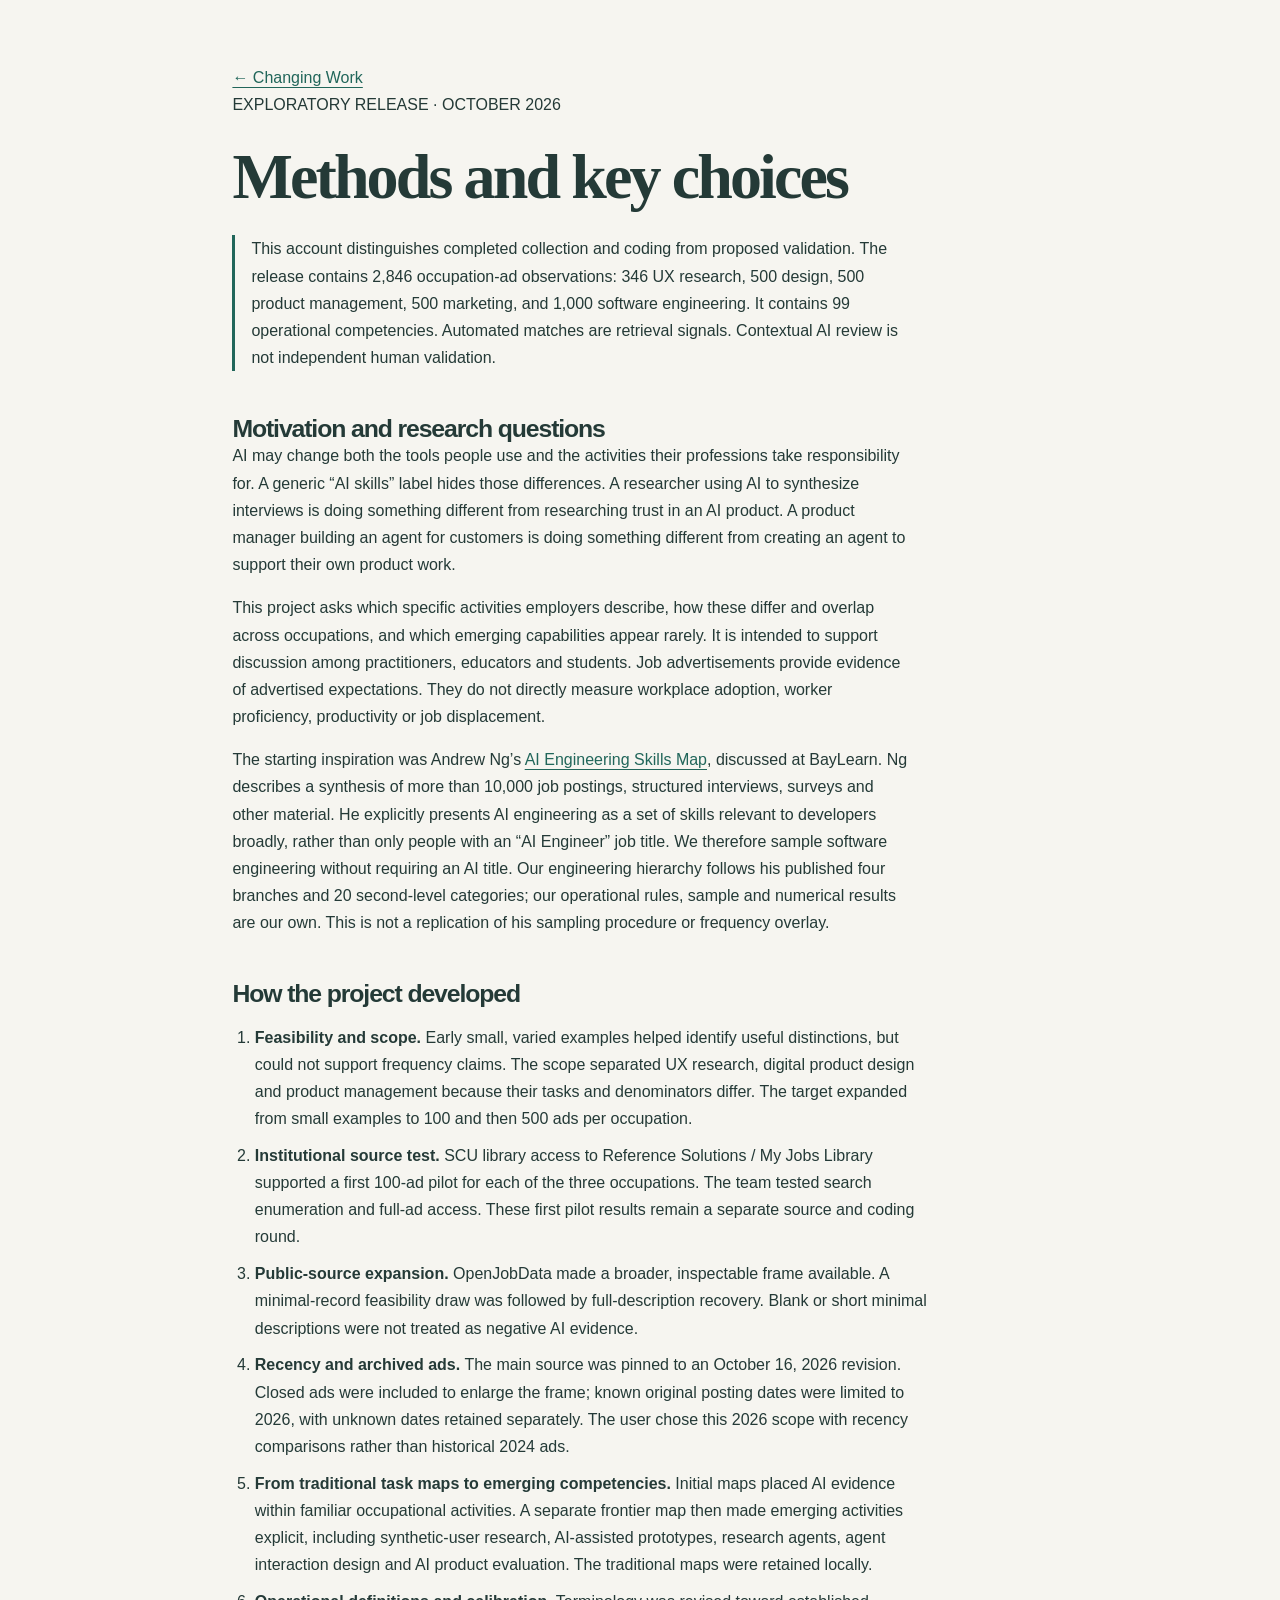
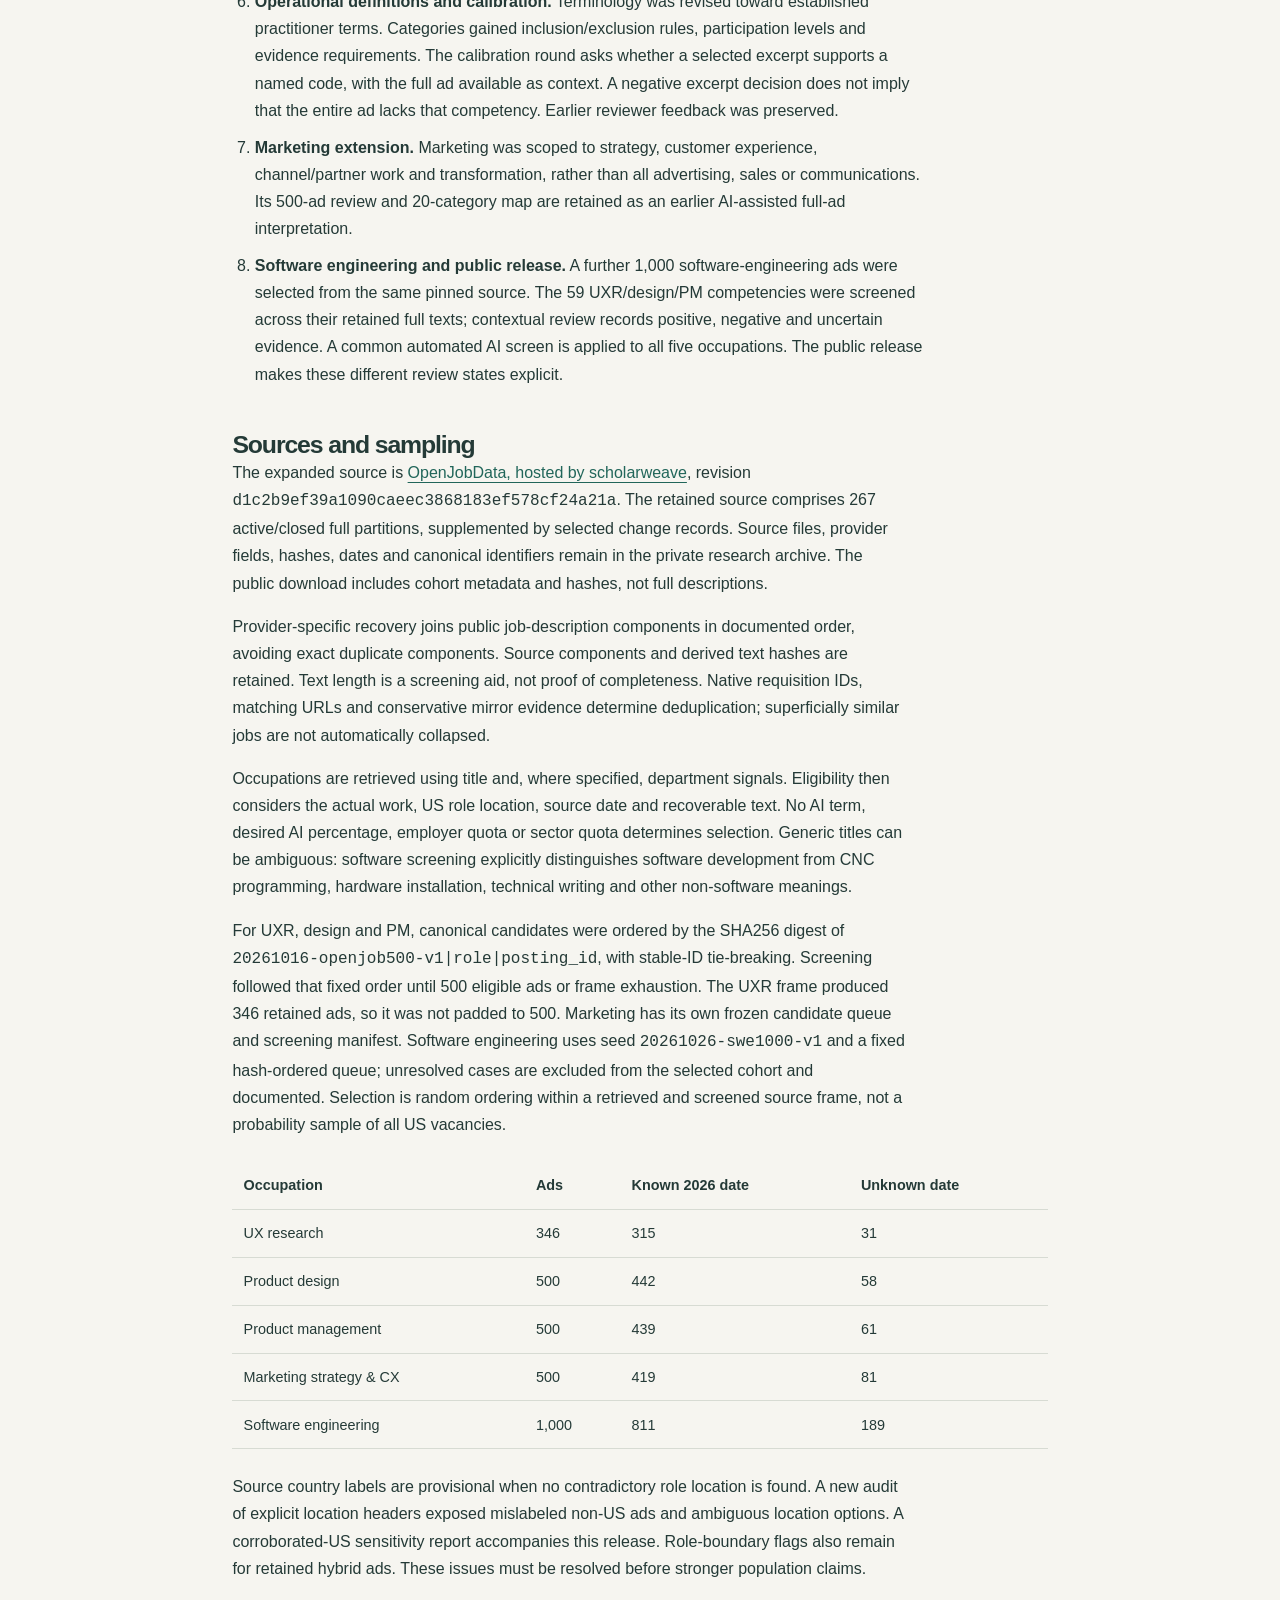
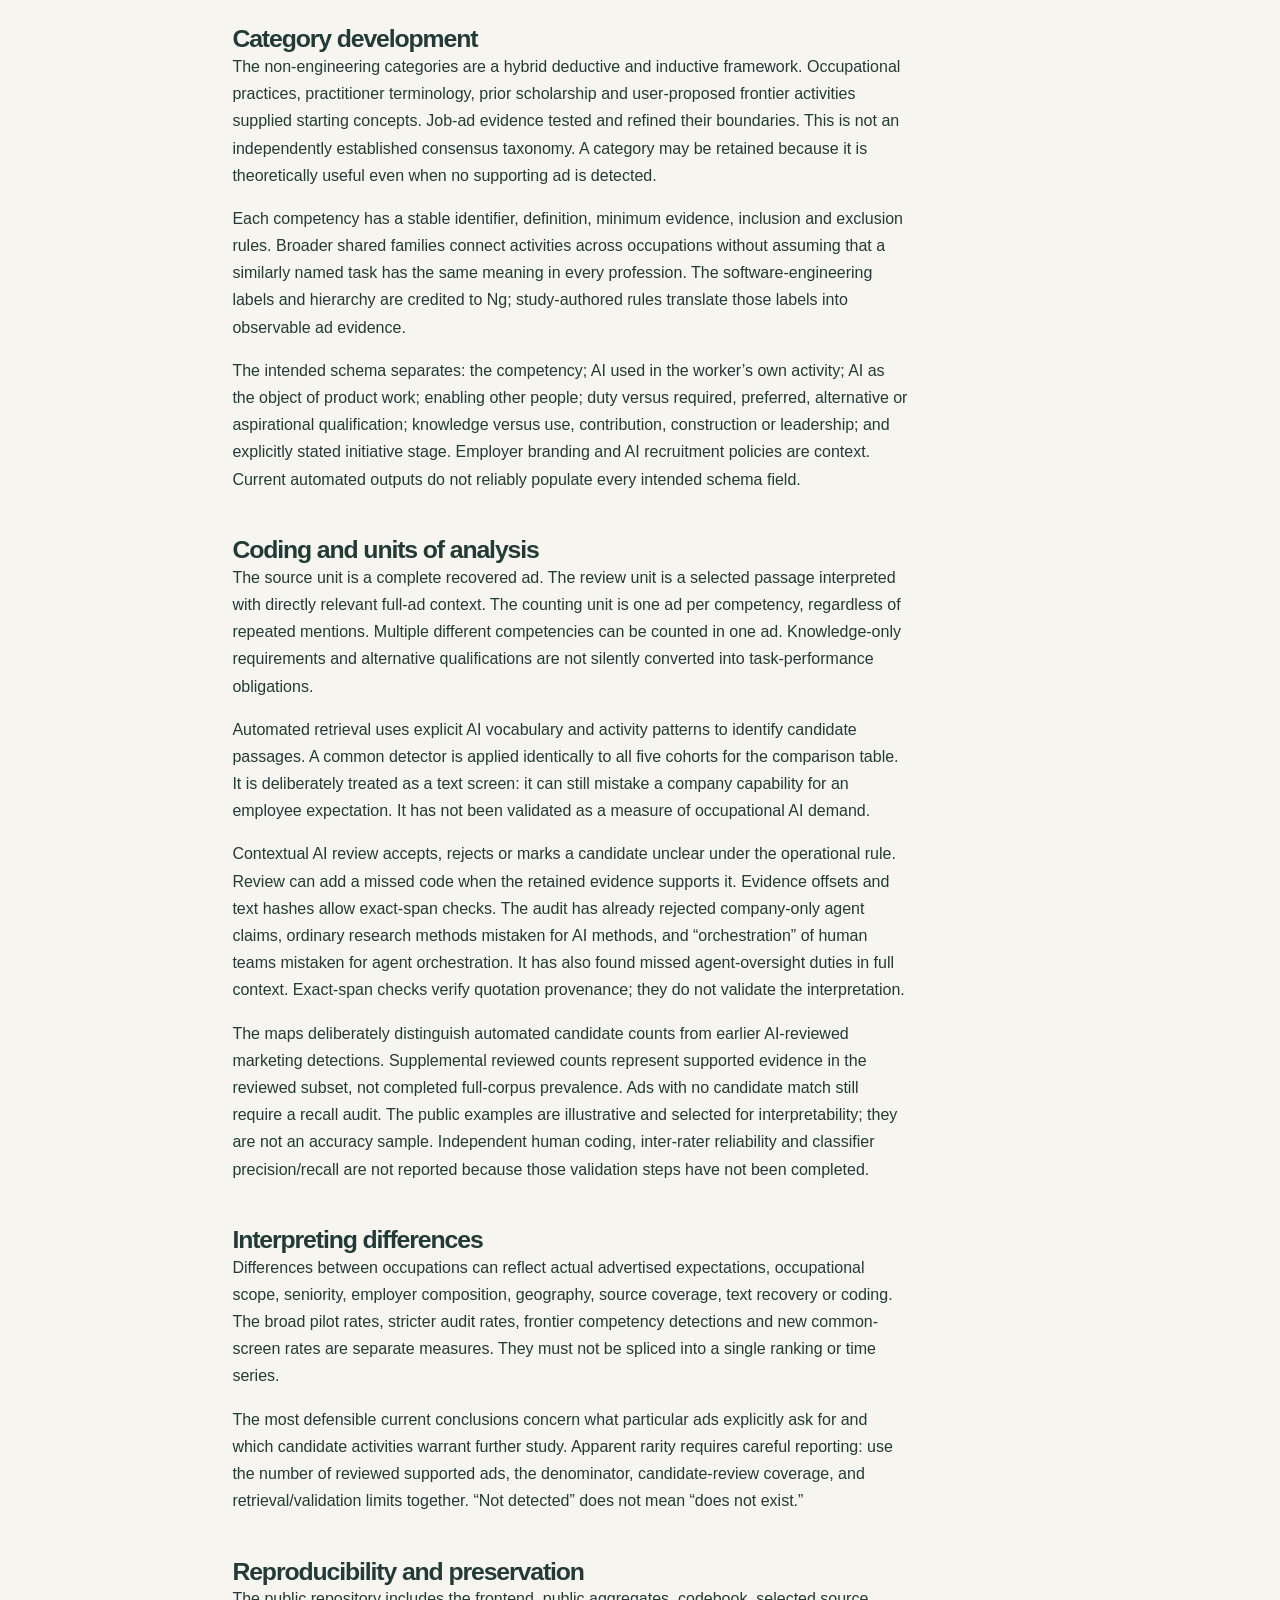
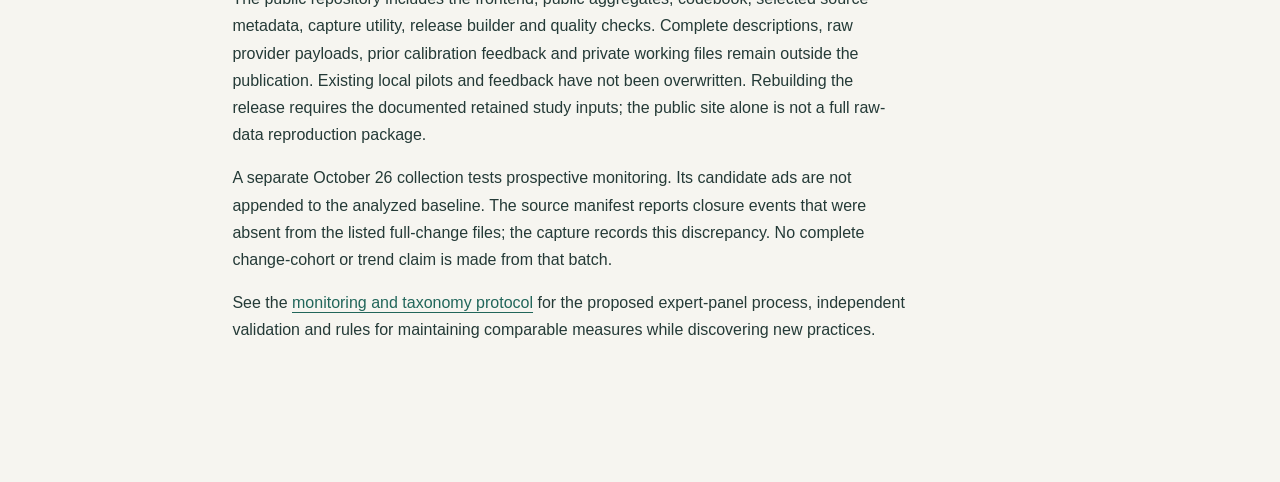
==== downloads/methods.html @ 45c04ede "Publish exploratory five-occupation AI skills dashboard" ====
<!doctype html><html lang="en"><meta charset="utf-8"><meta name="viewport" content="width=device-width, initial-scale=1"><title>Methods and key choices · Changing Work</title><link rel="stylesheet" href="../styles.css"><style>main.document{max-width:860px;margin:4rem auto;padding:0 1.4rem 5rem;line-height:1.7}h1{font-family:Georgia,serif;font-size:clamp(2.4rem,6vw,4rem);line-height:1.08;margin:1.5rem 0}h2{font-size:1.55rem;margin-top:2.7rem}h3{margin-top:1.8rem}p,li{max-width:76ch}table{border-collapse:collapse;width:100%;margin:1.5rem 0;font-size:.9rem}th,td{border-bottom:1px solid #d7dbd3;padding:.7rem;text-align:left}code{overflow-wrap:anywhere}a{color:#21665a}.note{border-left:3px solid #21665a;padding-left:1rem}.document ol,.document ul{padding-left:1.4rem}.document li{margin:.6rem 0}</style><main class="document"><a href="../">← Changing Work</a><p>EXPLORATORY RELEASE · OCTOBER 2026</p><h1>Methods and key choices</h1>
<p class="note">This account distinguishes completed collection and coding from proposed validation. The release contains 2,846 occupation-ad observations: 346 UX research, 500 design, 500 product management, 500 marketing, and 1,000 software engineering. It contains 99 operational competencies. Automated matches are retrieval signals. Contextual AI review is not independent human validation.</p>
<h2>Motivation and research questions</h2>
<p>AI may change both the tools people use and the activities their professions take responsibility for. A generic “AI skills” label hides those differences. A researcher using AI to synthesize interviews is doing something different from researching trust in an AI product. A product manager building an agent for customers is doing something different from creating an agent to support their own product work.</p>
<p>This project asks which specific activities employers describe, how these differ and overlap across occupations, and which emerging capabilities appear rarely. It is intended to support discussion among practitioners, educators and students. Job advertisements provide evidence of advertised expectations. They do not directly measure workplace adoption, worker proficiency, productivity or job displacement.</p>
<p>The starting inspiration was Andrew Ng’s <a href="https://www.linkedin.com/pulse/ai-engineering-skills-map-andrew-ng-m479c/">AI Engineering Skills Map</a>, discussed at BayLearn. Ng describes a synthesis of more than 10,000 job postings, structured interviews, surveys and other material. He explicitly presents AI engineering as a set of skills relevant to developers broadly, rather than only people with an “AI Engineer” job title. We therefore sample software engineering without requiring an AI title. Our engineering hierarchy follows his published four branches and 20 second-level categories; our operational rules, sample and numerical results are our own. This is not a replication of his sampling procedure or frequency overlay.</p>
<h2>How the project developed</h2>
<ol>
<li><strong>Feasibility and scope.</strong> Early small, varied examples helped identify useful distinctions, but could not support frequency claims. The scope separated UX research, digital product design and product management because their tasks and denominators differ. The target expanded from small examples to 100 and then 500 ads per occupation.</li>
<li><strong>Institutional source test.</strong> SCU library access to Reference Solutions / My Jobs Library supported a first 100-ad pilot for each of the three occupations. The team tested search enumeration and full-ad access. These first pilot results remain a separate source and coding round.</li>
<li><strong>Public-source expansion.</strong> OpenJobData made a broader, inspectable frame available. A minimal-record feasibility draw was followed by full-description recovery. Blank or short minimal descriptions were not treated as negative AI evidence.</li>
<li><strong>Recency and archived ads.</strong> The main source was pinned to an October 16, 2026 revision. Closed ads were included to enlarge the frame; known original posting dates were limited to 2026, with unknown dates retained separately. The user chose this 2026 scope with recency comparisons rather than historical 2024 ads.</li>
<li><strong>From traditional task maps to emerging competencies.</strong> Initial maps placed AI evidence within familiar occupational activities. A separate frontier map then made emerging activities explicit, including synthetic-user research, AI-assisted prototypes, research agents, agent interaction design and AI product evaluation. The traditional maps were retained locally.</li>
<li><strong>Operational definitions and calibration.</strong> Terminology was revised toward established practitioner terms. Categories gained inclusion/exclusion rules, participation levels and evidence requirements. The calibration round asks whether a selected excerpt supports a named code, with the full ad available as context. A negative excerpt decision does not imply that the entire ad lacks that competency. Earlier reviewer feedback was preserved.</li>
<li><strong>Marketing extension.</strong> Marketing was scoped to strategy, customer experience, channel/partner work and transformation, rather than all advertising, sales or communications. Its 500-ad review and 20-category map are retained as an earlier AI-assisted full-ad interpretation.</li>
<li><strong>Software engineering and public release.</strong> A further 1,000 software-engineering ads were selected from the same pinned source. The 59 UXR/design/PM competencies were screened across their retained full texts; contextual review records positive, negative and uncertain evidence. A common automated AI screen is applied to all five occupations. The public release makes these different review states explicit.</li>
</ol>
<h2>Sources and sampling</h2>
<p>The expanded source is <a href="https://huggingface.co/datasets/scholarweave/Jobs-Dataset-v2">OpenJobData, hosted by scholarweave</a>, revision <code>d1c2b9ef39a1090caeec3868183ef578cf24a21a</code>. The retained source comprises 267 active/closed full partitions, supplemented by selected change records. Source files, provider fields, hashes, dates and canonical identifiers remain in the private research archive. The public download includes cohort metadata and hashes, not full descriptions.</p>
<p>Provider-specific recovery joins public job-description components in documented order, avoiding exact duplicate components. Source components and derived text hashes are retained. Text length is a screening aid, not proof of completeness. Native requisition IDs, matching URLs and conservative mirror evidence determine deduplication; superficially similar jobs are not automatically collapsed.</p>
<p>Occupations are retrieved using title and, where specified, department signals. Eligibility then considers the actual work, US role location, source date and recoverable text. No AI term, desired AI percentage, employer quota or sector quota determines selection. Generic titles can be ambiguous: software screening explicitly distinguishes software development from CNC programming, hardware installation, technical writing and other non-software meanings.</p>
<p>For UXR, design and PM, canonical candidates were ordered by the SHA256 digest of <code>20261016-openjob500-v1|role|posting_id</code>, with stable-ID tie-breaking. Screening followed that fixed order until 500 eligible ads or frame exhaustion. The UXR frame produced 346 retained ads, so it was not padded to 500. Marketing has its own frozen candidate queue and screening manifest. Software engineering uses seed <code>20261026-swe1000-v1</code> and a fixed hash-ordered queue; unresolved cases are excluded from the selected cohort and documented. Selection is random ordering within a retrieved and screened source frame, not a probability sample of all US vacancies.</p>
<table><thead><tr><th>Occupation</th><th>Ads</th><th>Known 2026 date</th><th>Unknown date</th></tr></thead><tbody><tr><td>UX research</td><td>346</td><td>315</td><td>31</td></tr><tr><td>Product design</td><td>500</td><td>442</td><td>58</td></tr><tr><td>Product management</td><td>500</td><td>439</td><td>61</td></tr><tr><td>Marketing strategy &amp; CX</td><td>500</td><td>419</td><td>81</td></tr><tr><td>Software engineering</td><td>1,000</td><td id="swe-known">811</td><td id="swe-unknown">189</td></tr></tbody></table>
<p>Source country labels are provisional when no contradictory role location is found. A new audit of explicit location headers exposed mislabeled non-US ads and ambiguous location options. A corroborated-US sensitivity report accompanies this release. Role-boundary flags also remain for retained hybrid ads. These issues must be resolved before stronger population claims.</p>
<h2>Category development</h2>
<p>The non-engineering categories are a hybrid deductive and inductive framework. Occupational practices, practitioner terminology, prior scholarship and user-proposed frontier activities supplied starting concepts. Job-ad evidence tested and refined their boundaries. This is not an independently established consensus taxonomy. A category may be retained because it is theoretically useful even when no supporting ad is detected.</p>
<p>Each competency has a stable identifier, definition, minimum evidence, inclusion and exclusion rules. Broader shared families connect activities across occupations without assuming that a similarly named task has the same meaning in every profession. The software-engineering labels and hierarchy are credited to Ng; study-authored rules translate those labels into observable ad evidence.</p>
<p>The intended schema separates: the competency; AI used in the worker’s own activity; AI as the object of product work; enabling other people; duty versus required, preferred, alternative or aspirational qualification; knowledge versus use, contribution, construction or leadership; and explicitly stated initiative stage. Employer branding and AI recruitment policies are context. Current automated outputs do not reliably populate every intended schema field.</p>
<h2>Coding and units of analysis</h2>
<p>The source unit is a complete recovered ad. The review unit is a selected passage interpreted with directly relevant full-ad context. The counting unit is one ad per competency, regardless of repeated mentions. Multiple different competencies can be counted in one ad. Knowledge-only requirements and alternative qualifications are not silently converted into task-performance obligations.</p>
<p>Automated retrieval uses explicit AI vocabulary and activity patterns to identify candidate passages. A common detector is applied identically to all five cohorts for the comparison table. It is deliberately treated as a text screen: it can still mistake a company capability for an employee expectation. It has not been validated as a measure of occupational AI demand.</p>
<p>Contextual AI review accepts, rejects or marks a candidate unclear under the operational rule. Review can add a missed code when the retained evidence supports it. Evidence offsets and text hashes allow exact-span checks. The audit has already rejected company-only agent claims, ordinary research methods mistaken for AI methods, and “orchestration” of human teams mistaken for agent orchestration. It has also found missed agent-oversight duties in full context. Exact-span checks verify quotation provenance; they do not validate the interpretation.</p>
<p>The maps deliberately distinguish automated candidate counts from earlier AI-reviewed marketing detections. Supplemental reviewed counts represent supported evidence in the reviewed subset, not completed full-corpus prevalence. Ads with no candidate match still require a recall audit. The public examples are illustrative and selected for interpretability; they are not an accuracy sample. Independent human coding, inter-rater reliability and classifier precision/recall are not reported because those validation steps have not been completed.</p>
<h2>Interpreting differences</h2>
<p>Differences between occupations can reflect actual advertised expectations, occupational scope, seniority, employer composition, geography, source coverage, text recovery or coding. The broad pilot rates, stricter audit rates, frontier competency detections and new common-screen rates are separate measures. They must not be spliced into a single ranking or time series.</p>
<p>The most defensible current conclusions concern what particular ads explicitly ask for and which candidate activities warrant further study. Apparent rarity requires careful reporting: use the number of reviewed supported ads, the denominator, candidate-review coverage, and retrieval/validation limits together. “Not detected” does not mean “does not exist.”</p>
<h2>Reproducibility and preservation</h2>
<p>The public repository includes the frontend, public aggregates, codebook, selected source metadata, capture utility, release builder and quality checks. Complete descriptions, raw provider payloads, prior calibration feedback and private working files remain outside the publication. Existing local pilots and feedback have not been overwritten. Rebuilding the release requires the documented retained study inputs; the public site alone is not a full raw-data reproduction package.</p>
<p>A separate October 26 collection tests prospective monitoring. Its candidate ads are not appended to the analyzed baseline. The source manifest reports closure events that were absent from the listed full-change files; the capture records this discrepancy. No complete change-cohort or trend claim is made from that batch.</p>
<p>See the <a href="monitoring-protocol.html">monitoring and taxonomy protocol</a> for the proposed expert-panel process, independent validation and rules for maintaining comparable measures while discovering new practices.</p>
</main></html>
---- styles.css ----
:root{--paper:#f6f5f0;--white:#fffefa;--ink:#243a37;--muted:#65716a;--line:#d8ddd3;--accent:#21665a;--pale:#e9efe6;--gold:#966129;--gold-bg:#f6eddf;--role:#21665a;--role-light:#e6efea;--serif:Georgia,'Times New Roman',serif;--sans:Inter,'Aptos','Helvetica Neue',Arial,sans-serif;font-family:var(--sans);color:var(--ink);font-synthesis:none;background:var(--paper);scroll-behavior:smooth;scroll-padding-top:30px}*{box-sizing:border-box}body{margin:0;font-size:16px;line-height:1.55}button,input,select,textarea{font:inherit;color:inherit}button,a,input,select,textarea{touch-action:manipulation}button{cursor:pointer}button:disabled{opacity:.4;cursor:default}a{color:inherit;text-underline-offset:4px}a:hover{text-decoration-thickness:2px}button:focus-visible,a:focus-visible,input:focus-visible,select:focus-visible,textarea:focus-visible,summary:focus-visible{outline:3px solid #b66e2a;outline-offset:4px}button,select{border-radius:0}img,svg{max-width:100%}p,h1,h2,h3,h4{margin-top:0}p:last-child{margin-bottom:0}h1,h2,h3,h4{font-weight:600}h1,h2{letter-spacing:-.045em;line-height:1.12}h2 em,h1 em{font-family:var(--serif);font-weight:400}h2{font-size:clamp(28px,3.3vw,43px);margin-bottom:0}h3{font-size:19px;line-height:1.3}button{background:transparent;border:0}.wrap{width:min(1352px,calc(100% - 96px));margin-inline:auto}.eyebrow{font-size:11px;letter-spacing:.15em;text-transform:uppercase;font-weight:700;line-height:1.6;margin-bottom:18px}.sr-only{position:absolute;width:1px;height:1px;padding:0;margin:-1px;overflow:hidden;clip:rect(0,0,0,0);white-space:nowrap;border:0}[hidden]{display:none!important}.skip-link{position:absolute;top:-70px;left:16px;padding:12px 18px;background:var(--ink);color:white;z-index:50}.skip-link:focus{top:10px}.site-header{height:100px;width:min(1448px,calc(100% - 96px));margin:auto;display:flex;align-items:center;justify-content:space-between;border-bottom:1px solid var(--line);gap:24px}.wordmark{display:flex;align-items:center;gap:12px;text-decoration:none;font-weight:800;font-size:12px;letter-spacing:.11em;line-height:1.25}.wordmark svg{width:30px;height:35px;fill:none;stroke:var(--ink);stroke-width:1.7}.site-header nav{display:flex;gap:34px;margin-left:auto;margin-right:40px}.site-header nav a{font-size:13px;text-decoration:none}.release-marker{font-size:11px;color:var(--muted);display:flex;align-items:center;gap:9px;white-space:nowrap}.release-marker span{width:6px;height:6px;background:#3d7c65;border-radius:50%}.intro{display:grid;grid-template-columns:1fr 260px;gap:100px;padding-block:68px 66px;align-items:center}.intro h1{font-size:clamp(40px,4.65vw,65px);font-weight:500;margin-bottom:24px;max-width:940px}.intro-description{font-size:17px;line-height:1.65;color:#52635b;max-width:650px}.intro-actions{display:flex;align-items:center;gap:28px;margin-top:30px;font-size:13px}.primary-link{display:inline-flex;gap:28px;align-items:center;padding:12px 17px;background:var(--ink);color:var(--white);text-decoration:none}.primary-link:hover{background:#31544c}.primary-link span{font-size:20px;line-height:1}.text-link{text-decoration:none;border-bottom:1px solid #a9b8ab;padding:6px 0}.text-link span{margin-left:12px}.study-ledger{padding-left:30px;border-left:1px solid var(--line)}.study-ledger .eyebrow{color:var(--muted);letter-spacing:.1em;margin-bottom:16px}.ledger-total{display:flex;gap:16px;align-items:center;margin-bottom:20px}.ledger-total>span:first-child{font-size:48px;letter-spacing:-.06em;line-height:1}.ledger-total>span:last-child{font-size:11px;color:var(--muted);line-height:1.5}.ledger-line{padding:9px 0;display:flex;justify-content:space-between;gap:12px;border-top:1px solid var(--line);font-size:11px}.ledger-line strong{font-weight:600}.ledger-foot{font-size:11px;line-height:1.6;color:var(--muted);margin-top:16px}.scope-band{background:#e9eee6;border-block:1px solid #dce3d7}.scope-band>.wrap{display:flex;align-items:center;gap:22px;padding-block:16px}.scope-label{font-size:10px;text-transform:uppercase;letter-spacing:.1em;white-space:nowrap;font-weight:700}.scope-band p{font-size:12px;color:#4b5d51;margin:0}.scope-band a{margin-left:auto;text-decoration:none;font-size:20px}.explore-section{padding-top:66px;padding-bottom:72px}.section-head{display:flex;align-items:flex-end;justify-content:space-between;gap:40px;margin-bottom:34px}.section-head .eyebrow{color:var(--muted);margin-bottom:14px}.section-deck{font-size:14px;color:var(--muted);max-width:380px;line-height:1.7;margin:0}.view-switch{display:flex;border:1px solid #bfcabd;padding:3px;white-space:nowrap;margin-bottom:4px}.view-switch button{font-size:12px;padding:9px 14px}.view-switch button.selected{background:var(--ink);color:var(--white)}.role-tabs{display:grid;grid-template-columns:repeat(5,1fr);border-block:1px solid var(--line);gap:0}.role-tab{display:flex;text-align:left;align-items:center;gap:12px;padding:18px 14px 17px 0;font-size:13px;position:relative;color:var(--muted)}.role-tab+.role-tab{padding-left:16px;border-left:1px solid var(--line)}.role-tab .role-dot{width:7px;height:7px;flex:none;border-radius:50%;background:var(--tab-color)}.role-tab[aria-pressed=true]{font-weight:650;color:var(--ink)}.role-tab[aria-pressed=true]:after{content:'';position:absolute;height:3px;bottom:-1px;left:0;right:0;background:var(--tab-color)}.role-tab .tab-n{display:block;font-size:10px;font-weight:400;margin-top:2px;color:var(--muted)}.role-intro{display:flex;justify-content:space-between;gap:50px;padding:32px 0 26px;align-items:flex-start}.role-index{font-size:10px;letter-spacing:.14em;text-transform:uppercase;color:var(--role);font-weight:700;margin-bottom:8px}.role-heading h3{font-size:26px;font-weight:500;letter-spacing:-.025em;margin:0 0 10px}.role-heading>p:last-child{font-size:13px;color:var(--muted);max-width:740px;margin-bottom:0;line-height:1.7}.role-facts{display:flex;gap:28px;flex:none;padding-top:6px}.role-facts>div{min-width:78px}.role-facts strong{display:block;font-size:28px;font-weight:500;line-height:1.2;letter-spacing:-.03em}.role-facts span{display:block;font-size:10px;color:var(--muted);margin-top:6px}.map-tools{display:flex;gap:20px;align-items:center;background:var(--white);border:1px solid var(--line);padding:10px 14px}.search-wrap{display:flex;align-items:center;gap:12px;flex:1}.search-wrap svg{width:17px;height:17px;stroke:var(--muted);stroke-width:1.5;fill:none;flex:none}.search-wrap input{width:100%;border:0;background:transparent;font-size:12px;padding:4px 0}.search-wrap input:focus-visible{outline-offset:6px}.filter-wrap{font-size:11px;color:var(--muted);display:flex;align-items:center;gap:7px}.filter-wrap select{border:0;background:transparent;font-size:11px;color:var(--ink);padding:4px 20px 4px 0;max-width:180px}.map-help{font-size:10px;color:var(--muted);border-left:1px solid var(--line);padding-left:20px;white-space:nowrap}.map-help span{margin-left:8px}.map-caption{display:flex;gap:20px;justify-content:space-between;margin:14px 0 25px;align-items:flex-start}.map-caption p{font-size:11px;color:var(--muted);max-width:900px;margin:0}.map-scale{font-size:10px;color:var(--muted);white-space:nowrap;padding-top:1px}.map-grid{display:grid;grid-template-columns:repeat(3,minmax(0,1fr));gap:34px 24px;align-items:start}.map-grid.four-branches{grid-template-columns:repeat(4,minmax(0,1fr))}.branch-head{display:flex;gap:10px;margin-bottom:12px;align-items:baseline;padding-bottom:13px;border-bottom:2px solid var(--role)}.branch-number{font-size:10px;font-weight:600;color:var(--role);letter-spacing:.04em}.branch-head h4{font-size:15px;line-height:1.4;font-weight:600;margin:0}.branch-description{font-size:11px;color:var(--muted);margin:-2px 0 15px;line-height:1.6}.skill-list{display:grid;gap:8px}.skill-node{text-align:left;width:100%;padding:14px 14px 12px;border:1px solid #d8ded4;background:var(--white);position:relative;transition:border-color .15s,background-color .15s,transform .15s}.skill-node:hover{border-color:var(--role);background:#fff;transform:translateY(-1px)}.skill-node:focus-visible{outline-offset:2px}.skill-topline{display:flex;align-items:center;justify-content:space-between;gap:10px;font-size:9px;letter-spacing:.04em;color:var(--muted);margin-bottom:8px}.skill-open{font-size:13px;line-height:1;color:var(--role)}.skill-title{display:block;font-size:13px;line-height:1.5;font-weight:500;min-height:2.8em}.skill-bottom{display:flex;justify-content:space-between;align-items:baseline;gap:10px;margin-top:13px}.skill-rate{font-size:22px;font-weight:500;line-height:1.1;letter-spacing:-.03em;color:var(--role)}.skill-denom{font-size:10px;color:var(--muted);letter-spacing:0}.skill-state{font-size:9px;line-height:1.3;color:var(--muted);text-align:right}.skill-bar{height:3px;background:#edf0e9;margin-top:10px;overflow:hidden}.skill-bar>span{display:block;height:100%;background:var(--role);min-width:0}.skill-node.candidate .skill-bar>span{background:repeating-linear-gradient(90deg,var(--role),var(--role) 3px,transparent 3px,transparent 5px)}.skill-node.not-assessed{background:#f3f3ee;border-style:dashed}.skill-node.not-assessed .skill-title{color:#59645d}.skill-node.not-assessed .skill-rate{font-size:16px;color:#7b837b;letter-spacing:0}.skill-node.not-assessed .skill-bar{display:none}.skill-node.zero .skill-rate{color:#757e74}.no-results{padding:38px;text-align:center;color:var(--muted);border:1px dashed var(--line);font-size:14px}.role-method-note{font-size:11px;color:var(--muted);line-height:1.7;border-top:1px solid var(--line);padding-top:18px;margin-top:30px}.load-state{padding:45px;color:var(--muted);background:#eeefe8}.load-state.error{border-left:3px solid #a55c37}.compare-intro{max-width:700px;margin:32px 0 22px}.compare-intro h3{font-size:25px;letter-spacing:-.025em;font-weight:500}.compare-intro p,.compare-foot{font-size:13px;color:var(--muted);line-height:1.7}.measurement-note{font-size:12px;background:var(--gold-bg);border-left:2px solid #bc8d4f;padding:14px 18px;margin-bottom:25px;color:#715634}.comparison-table-wrap{overflow-x:auto}.comparison-table{border-collapse:collapse;width:100%;min-width:740px;font-size:12px;text-align:left}.comparison-table th{font-weight:500;font-size:12px;padding:15px 16px;border-bottom:1px solid var(--line);vertical-align:bottom}.comparison-table thead th{font-size:11px;color:var(--muted);width:16%}.comparison-table th:first-child{padding-left:0;width:20%;min-width:160px}.comparison-table td{padding:18px 16px;vertical-align:top;border-bottom:1px solid var(--line)}.comparison-table .compare-value{font-size:25px;font-weight:500;letter-spacing:-.04em;display:block;line-height:1.2}.comparison-table .compare-n{color:var(--muted);font-size:10px;margin-top:5px;display:block}.comparison-table .compare-status{font-size:9px;display:block;margin-top:7px;color:#8a6839}.comparison-bar{height:4px;background:#e7ece3;margin:10px 0 0;max-width:120px}.comparison-bar>span{display:block;height:100%;background:var(--cell-color)}.comparison-table .candidate .comparison-bar>span{background:repeating-linear-gradient(90deg,var(--cell-color),var(--cell-color) 3px,transparent 3px,transparent 5px)}.comparison-table .metric-note{display:block;font-size:10px;color:var(--muted);font-weight:400;margin-top:7px;line-height:1.5}.compare-foot{margin-top:20px}.reading-guide{display:grid;grid-template-columns:1fr 1fr;gap:90px;padding-block:55px 65px;border-top:1px solid var(--line)}.reading-guide h2{font-size:36px}.reading-guide .eyebrow{color:var(--muted)}.guide-items{display:grid;gap:24px}.guide-items>div{display:flex;gap:22px}.guide-number{font-size:11px;color:var(--muted);padding-top:4px}.guide-items h3{font-size:15px;margin-bottom:7px}.guide-items p{font-size:12px;line-height:1.7;color:var(--muted)}.methods-section{background:var(--ink);color:#f2f3eb;padding:65px 0 60px}.methods-section .eyebrow,.methods-section .section-deck{color:#b6c7b7}.methods-summary{max-width:920px;font-size:15px;color:#d1dbcf;line-height:1.8;margin-bottom:32px}.method-steps{display:grid;grid-template-columns:repeat(4,1fr);gap:24px;list-style:none;margin:0;padding:0;counter-reset:method}.method-steps li{counter-increment:method;border-top:1px solid #61766a;padding-top:16px}.method-steps li:before{content:'0' counter(method);font-size:11px;display:block;color:#b6c7b7;margin-bottom:18px}.method-steps h3{font-size:17px;margin-bottom:10px}.method-steps p{font-size:12px;color:#c2d1c1;line-height:1.8}.method-bottom{display:grid;grid-template-columns:1fr 1fr;gap:75px;border-top:1px solid #61766a;padding-top:28px;margin-top:36px}.method-bottom h3{font-size:15px}.method-bottom p,.method-bottom li{font-size:12px;color:#c2d1c1;line-height:1.8}.method-bottom ul{padding-left:16px;margin:0}.method-bottom li+li{margin-top:5px}.inline-links{display:flex;gap:25px;flex-wrap:wrap;font-size:12px;margin-top:25px;color:#d1dfcf}.monitoring-section{padding-block:65px}.outline-tag{border:1px solid #b7c4b5;padding:5px 9px;font-size:10px;white-space:nowrap}.monitor-layout{display:grid;grid-template-columns:1.25fr 1fr;gap:90px}.monitor-summary{font-size:14px;line-height:1.8;color:var(--muted);max-width:620px}.baseline-mark{display:flex;align-items:center;gap:12px;padding:24px 0}.timeline-dot{border:5px solid #e1eadf;width:20px;height:20px;border-radius:50%;background:var(--accent);flex:none}.baseline-mark strong{font-size:13px;display:block}.baseline-mark div>span{font-size:10px;color:var(--muted);display:block}.future-line{border-top:1px dashed #aebcaf;flex:1;min-width:35px}.future-label{font-size:10px;color:var(--muted);max-width:95px;line-height:1.5}.monitor-principles{border-left:1px solid var(--line);padding-left:30px}.monitor-principles p{font-size:12px;color:var(--muted);line-height:1.7}.monitor-principles strong{color:var(--ink)}#monitoring-detail{font-size:12px;color:var(--muted)}.downloads-section{padding:50px 0 65px;border-top:1px solid var(--line)}.download-list{display:grid;grid-template-columns:1fr 1fr;gap:0 34px}.download-item{padding:19px 0;border-top:1px solid var(--line);display:flex;align-items:flex-start;gap:20px;text-decoration:none}.download-item>span:first-child{flex:1}.download-item strong{font-size:14px;font-weight:500;display:block}.download-item small{font-size:11px;color:var(--muted);line-height:1.6;display:block;margin-top:4px}.download-item .download-arrow{font-size:23px;line-height:1}.download-item:hover strong{text-decoration:underline;text-underline-offset:4px}.source-details{margin-top:28px;border-top:1px solid var(--line);padding-top:20px;font-size:12px}.source-details summary{cursor:pointer;color:var(--muted)}.source-details ul{padding-left:20px;columns:2;column-gap:50px}.source-details li{margin:10px 0;break-inside:avoid}.site-footer{border-top:1px solid var(--line);padding-block:30px 45px;display:flex;justify-content:space-between;gap:30px;font-size:11px;color:var(--muted)}.footer-brand{font-size:12px;letter-spacing:.12em;text-decoration:none;font-weight:700;color:var(--ink)}.site-footer p{margin:8px 0}.site-footer>div:last-child{text-align:right}.site-footer #footer-version{font-size:10px}.site-footer #repository-link{font-size:10px}dialog{border:1px solid #c9d3c4;background:var(--white);color:var(--ink);width:min(720px,calc(100% - 40px));max-height:calc(100dvh - 48px);padding:0;box-shadow:0 20px 90px #142e3540}dialog::backdrop{background:#18392f70;backdrop-filter:blur(3px)}.dialog-top{display:flex;align-items:center;justify-content:space-between;padding:17px 28px;border-bottom:1px solid var(--line);position:sticky;top:0;background:var(--white);z-index:1}.dialog-top .eyebrow{margin:0;font-size:10px;color:var(--muted)}.icon-button{font-size:29px;line-height:1;width:30px;height:30px;padding:0;color:var(--muted)}.dialog-body{padding:30px 35px 25px}.detail-id{font-size:11px;letter-spacing:.1em;color:var(--role);margin-bottom:9px}.dialog-body h2{font-size:33px;line-height:1.2;font-weight:500;max-width:600px}.detail-measure{margin:22px 0;display:flex;gap:20px;align-items:center;background:var(--role-light);padding:15px 18px;border-left:2px solid var(--role)}.detail-measure .big-number{font-size:36px;letter-spacing:-.04em;line-height:1;white-space:nowrap}.detail-measure p{font-size:12px;line-height:1.5;margin:0}.detail-measure small{display:block;font-size:10px;color:var(--muted);margin-top:4px}.detail-definition{font-size:15px;line-height:1.8;margin-top:20px}.facet-list{display:flex;flex-wrap:wrap;gap:7px;margin:16px 0 23px}.facet-list span{font-size:10px;border:1px solid var(--line);padding:4px 8px;color:var(--muted)}.detail-section{border-top:1px solid var(--line);padding-top:20px;margin-top:22px}.detail-section h3{font-size:15px;margin-bottom:10px}.detail-section ul{padding-left:18px;margin:0;font-size:12px;color:var(--muted);line-height:1.8}.detail-section p{font-size:12px;color:var(--muted);line-height:1.7}.evidence-item{margin:18px 0}.evidence-item blockquote{margin:0 0 10px;padding:0 0 0 17px;border-left:2px solid var(--role);font-family:var(--serif);font-size:19px;line-height:1.55;color:var(--ink)}.evidence-item .evidence-meta{font-size:10px;color:var(--muted);line-height:1.6}.evidence-item a{font-size:10px}.evidence-context{font-size:11px;margin-top:8px;color:var(--muted)}.feedback-section{border-top:1px solid var(--line);padding-top:21px;margin-top:25px}.feedback-section summary{font-size:13px;cursor:pointer}.feedback-section p{font-size:11px;color:var(--muted);line-height:1.7;margin-top:12px}.feedback-section label{display:block;font-size:11px;margin:14px 0 6px}.feedback-section select,.feedback-section textarea{width:100%;padding:9px;background:var(--paper);border:1px solid var(--line);font-size:12px}.feedback-section textarea{resize:vertical}.feedback-actions{display:flex;gap:20px;justify-content:space-between;align-items:center;margin-top:12px}.feedback-actions #feedback-state{font-size:10px;color:var(--muted)}.small-button{font-size:11px;padding:8px 10px;border:1px solid #aab9a7}.dialog-footer{display:flex;justify-content:space-between;align-items:center;gap:20px;border-top:1px solid var(--line);padding:17px 28px;background:var(--paper)}.dialog-footer>span{font-size:10px;color:var(--muted)}.dialog-footer>div{display:flex;gap:15px}.dialog-footer button{font-size:11px}.badge{display:inline-block;font-size:9px;letter-spacing:.03em;padding:3px 5px;background:var(--pale);color:var(--accent)}.badge.candidate{background:var(--gold-bg);color:#8a6633}mark{background:#ece4b9;color:inherit}
.origin-section{border-top:1px solid var(--line);padding-block:60px 65px;display:grid;grid-template-columns:1.2fr 1fr;gap:100px}.origin-copy h2{margin-bottom:25px}.origin-copy>p:not(.eyebrow){font-size:14px;line-height:1.8;color:var(--muted)}.origin-copy>p.origin-scope{font-size:11px;line-height:1.8;border-left:2px solid #c5d0bf;padding-left:15px;margin-top:24px}.origin-reference{padding:28px;background:#e9eee4}.origin-reference>.eyebrow{color:var(--muted);font-size:10px;margin-bottom:16px}.origin-title-link{display:flex;justify-content:space-between;gap:20px;text-decoration:none;font-size:30px;line-height:1.15;letter-spacing:-.03em;font-weight:500}.origin-title-link em{font-family:var(--serif);font-weight:400}.origin-title-link>span:last-child{font-size:25px}.origin-branches{margin-top:25px}.origin-branches a{display:flex;gap:12px;align-items:baseline;border-top:1px solid #cad4c4;padding:11px 0;text-decoration:none;font-size:11px;line-height:1.5}.origin-branches a>span:first-child{font-size:9px;color:var(--muted)}.origin-branches a>span:last-child{margin-left:auto;font-size:12px}.origin-branches a:hover{text-decoration:underline;text-underline-offset:4px}.origin-reference>p:last-child{font-size:10px;color:var(--muted);margin-top:14px}
@media(min-width:1600px){.map-grid{grid-template-columns:repeat(4,minmax(0,1fr))}}
@media(max-width:1120px){.wrap,.site-header{width:calc(100% - 56px)}.intro{gap:55px;grid-template-columns:1fr 220px}.intro h1{font-size:49px}.study-ledger{padding-left:23px}.ledger-total>span:first-child{font-size:40px}.site-header nav{margin-right:10px;gap:25px}.map-grid.four-branches{grid-template-columns:repeat(2,minmax(0,1fr))}.role-facts{gap:20px}.map-help{display:none}.reading-guide,.monitor-layout{gap:50px}.role-tab{font-size:12px;gap:8px}.role-tab+.role-tab{padding-left:11px}.role-method-note{font-size:10px}.section-deck{max-width:300px}}
@media(max-width:850px){.intro{padding-block:45px;gap:35px;grid-template-columns:1fr 190px}.intro h1{font-size:41px}.intro-description{font-size:15px}.intro-actions{gap:18px;flex-wrap:wrap}.intro-actions a{font-size:12px}.ledger-total{display:block}.ledger-total>span:last-child{display:block;margin-top:10px}.ledger-total>span:last-child br{display:none}.ledger-total>span:first-child{font-size:42px}.release-marker{display:none}.site-header nav{margin-right:0}.scope-band>.wrap{align-items:flex-start;gap:14px}.scope-label{white-space:normal;min-width:95px;max-width:115px}.scope-band p{font-size:11px}.section-head{gap:24px;align-items:flex-start}.view-switch{margin-top:24px}.view-switch button{padding:8px 10px;font-size:10px}.map-grid{grid-template-columns:repeat(2,minmax(0,1fr))}.role-intro{gap:24px}.role-heading h3{font-size:24px}.role-facts{gap:15px}.role-facts>div{min-width:65px}.role-facts strong{font-size:24px}.role-facts span{font-size:9px;max-width:75px}.role-tabs{display:flex;overflow-x:auto}.role-tab{min-width:145px;flex:1}.reading-guide{gap:40px;grid-template-columns:1fr 1.1fr}.reading-guide h2{font-size:29px}.guide-items>div{gap:14px}.method-steps{grid-template-columns:repeat(2,minmax(0,1fr));gap:28px}.method-bottom{gap:35px}.section-deck{max-width:230px;font-size:12px}.monitor-layout{gap:35px;grid-template-columns:1.1fr 1fr}.monitor-principles{padding-left:22px}.source-details ul{columns:1}}
@media(max-width:600px){.wrap,.site-header{width:calc(100% - 36px)}.site-header{height:78px;gap:15px}.wordmark{font-size:10px;gap:8px}.wordmark svg{width:24px}.site-header nav{gap:16px}.site-header nav a{font-size:11px}.site-header nav a:last-child{display:none}.intro{grid-template-columns:1fr;padding-block:35px 30px;gap:30px}.intro h1{font-size:42px;line-height:1.1}.intro .eyebrow{font-size:10px;margin-bottom:18px}.intro-description{font-size:14px;max-width:420px}.intro-actions{margin-top:22px}.study-ledger{border-left:0;border-top:1px solid var(--line);padding:20px 0 0;display:grid;grid-template-columns:1.2fr 1fr 1fr;gap:10px 18px;align-items:start}.study-ledger>.eyebrow,.ledger-foot{display:none}.ledger-total{display:block;margin:0;grid-row:1/3}.ledger-total>span:first-child{font-size:39px}.ledger-total>span:last-child{font-size:10px;margin-top:5px}.ledger-line{padding:0;border:0;display:block}.ledger-line span{font-size:9px;display:block}.ledger-line strong{font-size:17px;display:block;margin-top:4px}.ledger-line:last-of-type{grid-column:2/4;display:flex;align-items:center;justify-content:flex-start;gap:10px;border-top:1px solid var(--line);padding-top:8px}.ledger-line:last-of-type strong{font-size:10px;margin:0}.scope-band>.wrap{display:block;position:relative;padding-block:14px}.scope-label{max-width:none;display:block;font-size:9px;margin-bottom:5px}.scope-band p{padding-right:20px;line-height:1.6;font-size:10px}.scope-band a{position:absolute;right:0;top:17px;font-size:18px}.explore-section{padding-block:40px 45px}.section-head{display:block;margin-bottom:24px}.section-head .eyebrow{font-size:10px;margin-bottom:12px}.section-head h2{font-size:31px}.view-switch{display:inline-flex;margin-top:22px}.view-switch button{font-size:11px;padding:8px 14px}.role-tabs{margin-inline:-18px;padding-inline:18px;border-bottom:1px solid var(--line)}.role-tab{min-width:139px;padding-block:14px}.role-tab+.role-tab{padding-left:15px}.role-intro{display:block;padding:24px 0 22px}.role-heading h3{font-size:25px}.role-heading>p:last-child{font-size:12px}.role-index{font-size:9px}.role-facts{margin-top:18px;gap:35px;padding-top:0}.role-facts>div{display:flex;gap:10px;align-items:center}.role-facts strong{font-size:24px}.role-facts span{font-size:9px;margin:0;max-width:70px}.map-tools{gap:10px;flex-wrap:wrap;padding:9px 11px}.search-wrap{width:100%;flex:initial}.search-wrap input{font-size:12px}.filter-wrap{border-top:1px solid var(--line);padding-top:8px;width:100%;justify-content:space-between;font-size:10px}.filter-wrap select{max-width:240px;font-size:10px}.map-caption{display:block;margin:12px 0 22px}.map-caption p{font-size:10px}.map-scale{display:block;margin-top:6px;font-size:9px}.map-grid,.map-grid.four-branches{grid-template-columns:1fr;gap:26px}.branch-head{margin-bottom:12px;padding-bottom:10px;gap:10px}.branch-head h4{font-size:16px}.branch-description{font-size:11px;max-width:470px}.skill-list{grid-template-columns:1fr 1fr;gap:8px}.skill-node{padding:12px 11px 10px}.skill-title{font-size:12px;min-height:4.4em;line-height:1.45}.skill-topline{font-size:8px}.skill-bottom{gap:7px;margin-top:10px}.skill-rate{font-size:21px}.skill-denom{font-size:9px}.skill-state{font-size:8px;max-width:62px}.skill-bar{margin-top:8px}.role-method-note{font-size:10px;margin-top:25px}.reading-guide{display:block;padding-block:36px 40px}.reading-guide h2{font-size:31px}.guide-items{margin-top:30px;gap:22px}.guide-items h3{font-size:14px}.guide-items p{font-size:12px}.methods-section{padding-block:40px}.methods-section .section-head{margin-bottom:22px}.section-deck{margin-top:18px;max-width:100%;font-size:12px}.methods-summary{font-size:13px}.method-steps{gap:28px 20px}.method-steps li:before{margin-bottom:12px}.method-steps h3{font-size:15px}.method-steps p{font-size:11px}.method-bottom{display:block;margin-top:28px;padding-top:24px}.method-bottom>div+div{margin-top:25px}.method-bottom p,.method-bottom li{font-size:11px}.monitoring-section{padding-block:40px}.outline-tag{display:inline-block;margin-top:22px}.monitor-layout{display:block}.monitor-summary{font-size:13px}.monitor-principles{margin-top:15px;padding:20px 0 0;border-left:0;border-top:1px solid var(--line)}.baseline-mark{padding:20px 0}.downloads-section{padding-block:35px 40px}.download-list{grid-template-columns:1fr}.source-details{font-size:11px}.site-footer{padding-block:25px 30px;font-size:10px}.site-footer>div{max-width:54%}.site-footer>div:last-child{max-width:40%}.footer-brand{font-size:10px}.compare-intro h3{font-size:22px}.compare-intro p,.compare-foot{font-size:11px}.measurement-note{font-size:11px}.comparison-table{min-width:720px}.comparison-table .compare-value{font-size:23px}dialog{width:calc(100% - 20px);max-height:calc(100dvh - 20px)}.dialog-top{padding:13px 18px}.dialog-body{padding:24px 22px}.dialog-body h2{font-size:27px}.detail-definition{font-size:13px}.detail-measure{padding:13px;gap:15px}.detail-measure .big-number{font-size:30px}.detail-measure p{font-size:11px}.detail-section h3{font-size:14px}.detail-section ul{font-size:11px}.evidence-item blockquote{font-size:18px}.dialog-footer{padding:14px 18px}.dialog-footer>div{gap:10px}.feedback-actions{align-items:flex-start}.feedback-actions #feedback-state{max-width:100px}.feedback-actions button{font-size:10px}.load-state{padding:30px;font-size:13px}}
@media(max-width:360px){.intro h1{font-size:36px}.site-header nav{gap:10px}.role-facts{gap:24px}.skill-list{grid-template-columns:1fr}.skill-title{min-height:initial}.skill-bottom{margin-top:14px}.skill-state{max-width:none}.skill-topline{font-size:9px}.skill-title{font-size:13px}}
@media(max-width:1120px){.origin-section{gap:55px}.site-header nav{gap:23px}}
@media(max-width:850px){.origin-section{gap:35px}.origin-reference{padding:22px}.origin-title-link{font-size:27px}.origin-copy>p:not(.eyebrow){font-size:13px}.site-header nav{gap:19px}}
@media(max-width:600px){.origin-section{display:block;padding-block:35px 40px}.origin-copy h2{font-size:31px}.origin-reference{margin-top:30px;padding:23px}.origin-title-link{font-size:30px}.origin-copy>p:not(.eyebrow){font-size:12px}.origin-copy>p.origin-scope{font-size:10px}.site-header nav{gap:13px}.site-header nav .nav-monitor{display:none}.site-header nav a{font-size:10px}.site-header nav a:last-child{display:none}}
@media(prefers-reduced-motion:reduce){:root{scroll-behavior:auto}*{transition:none!important;animation:none!important}}
@media print{.site-header nav,.intro-actions,.view-switch,.map-tools,.map-help,.feedback-section,.dialog-footer,.download-list,.site-footer,.skip-link{display:none}.wrap,.site-header{width:100%}body{font-size:11px;background:white}.intro{padding-block:20px;gap:30px}.intro h1{font-size:32px}.explore-section{padding-top:25px}.map-grid,.map-grid.four-branches{grid-template-columns:repeat(3,1fr)}.branch{break-inside:avoid}.skill-node{break-inside:avoid}.reading-guide,.methods-section,.monitoring-section,.downloads-section{break-before:page;padding-block:20px}.methods-section{background:white;color:#223a32}.methods-section p,.methods-section li,.methods-section .eyebrow,.methods-section .section-deck{color:#526354}}
/* Partial evidence review has no prevalence bar. */
.skill-node.partial-review .skill-bar{visibility:hidden}
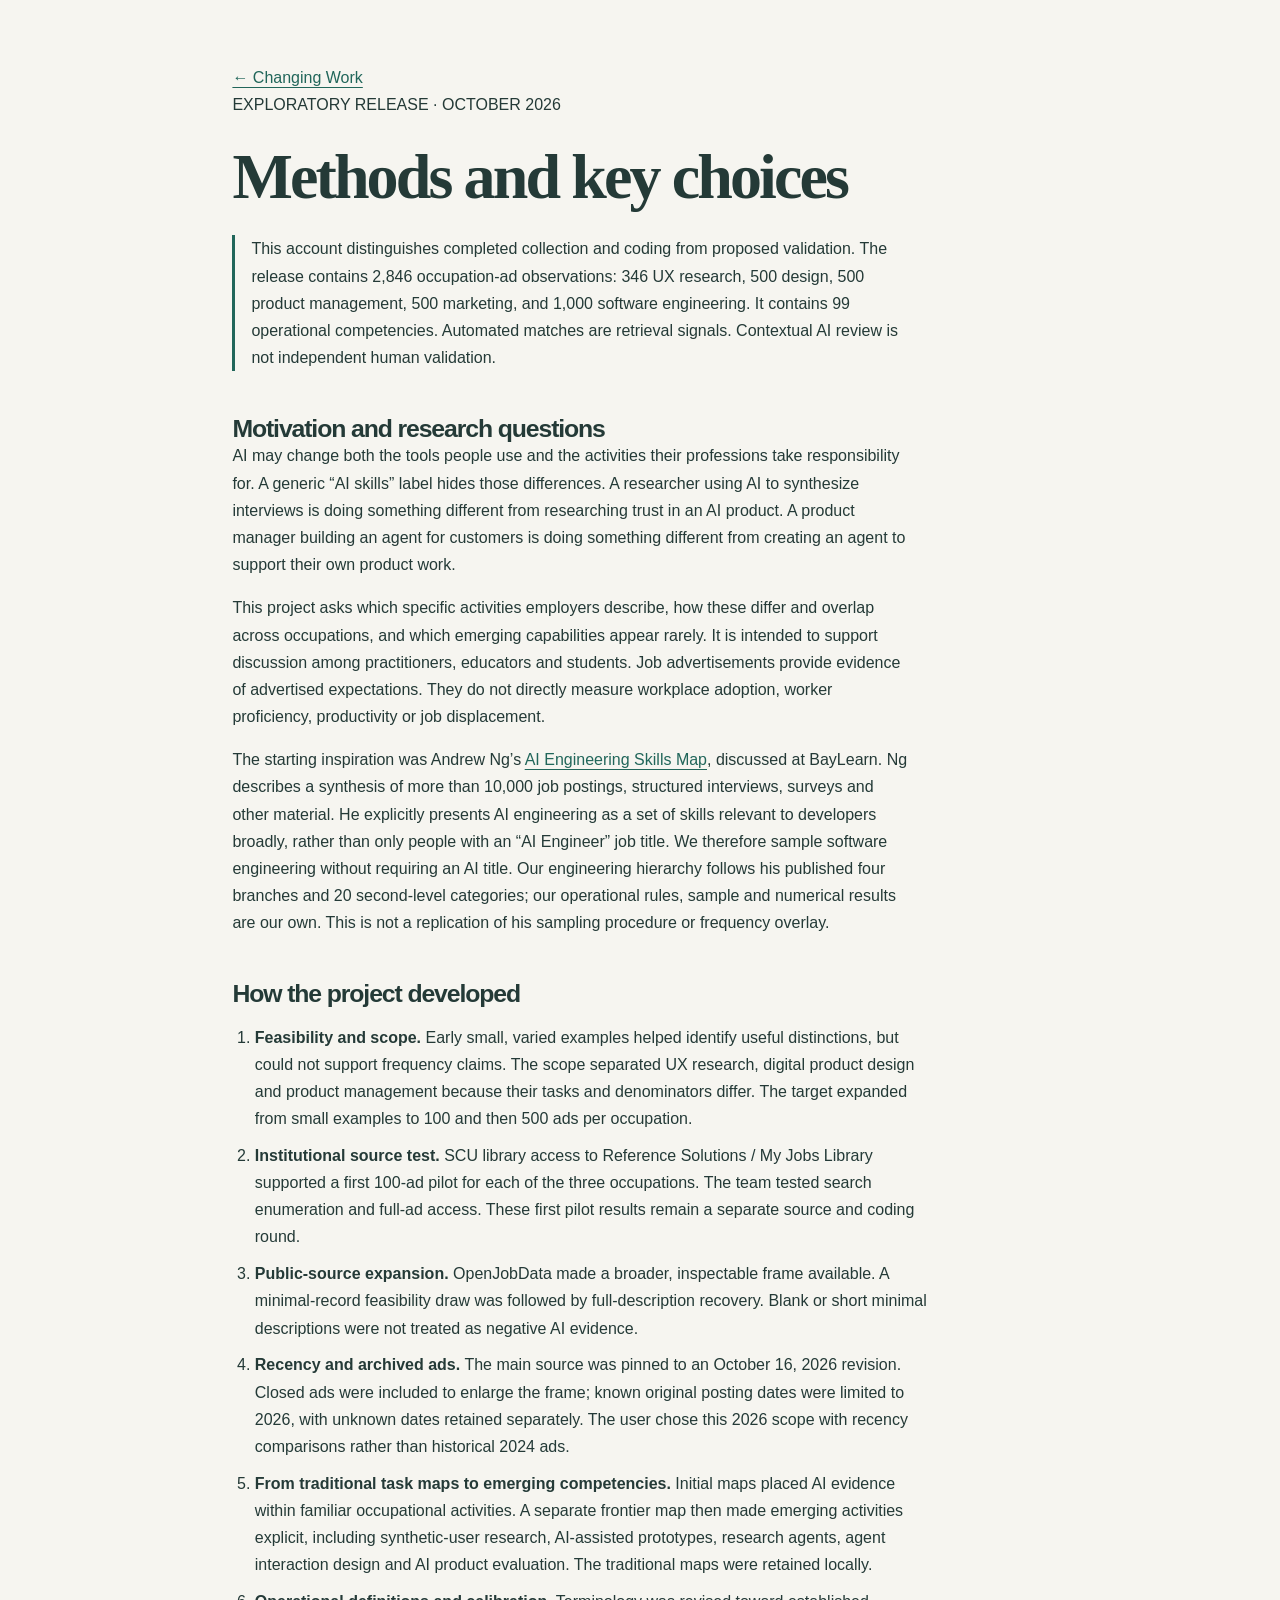
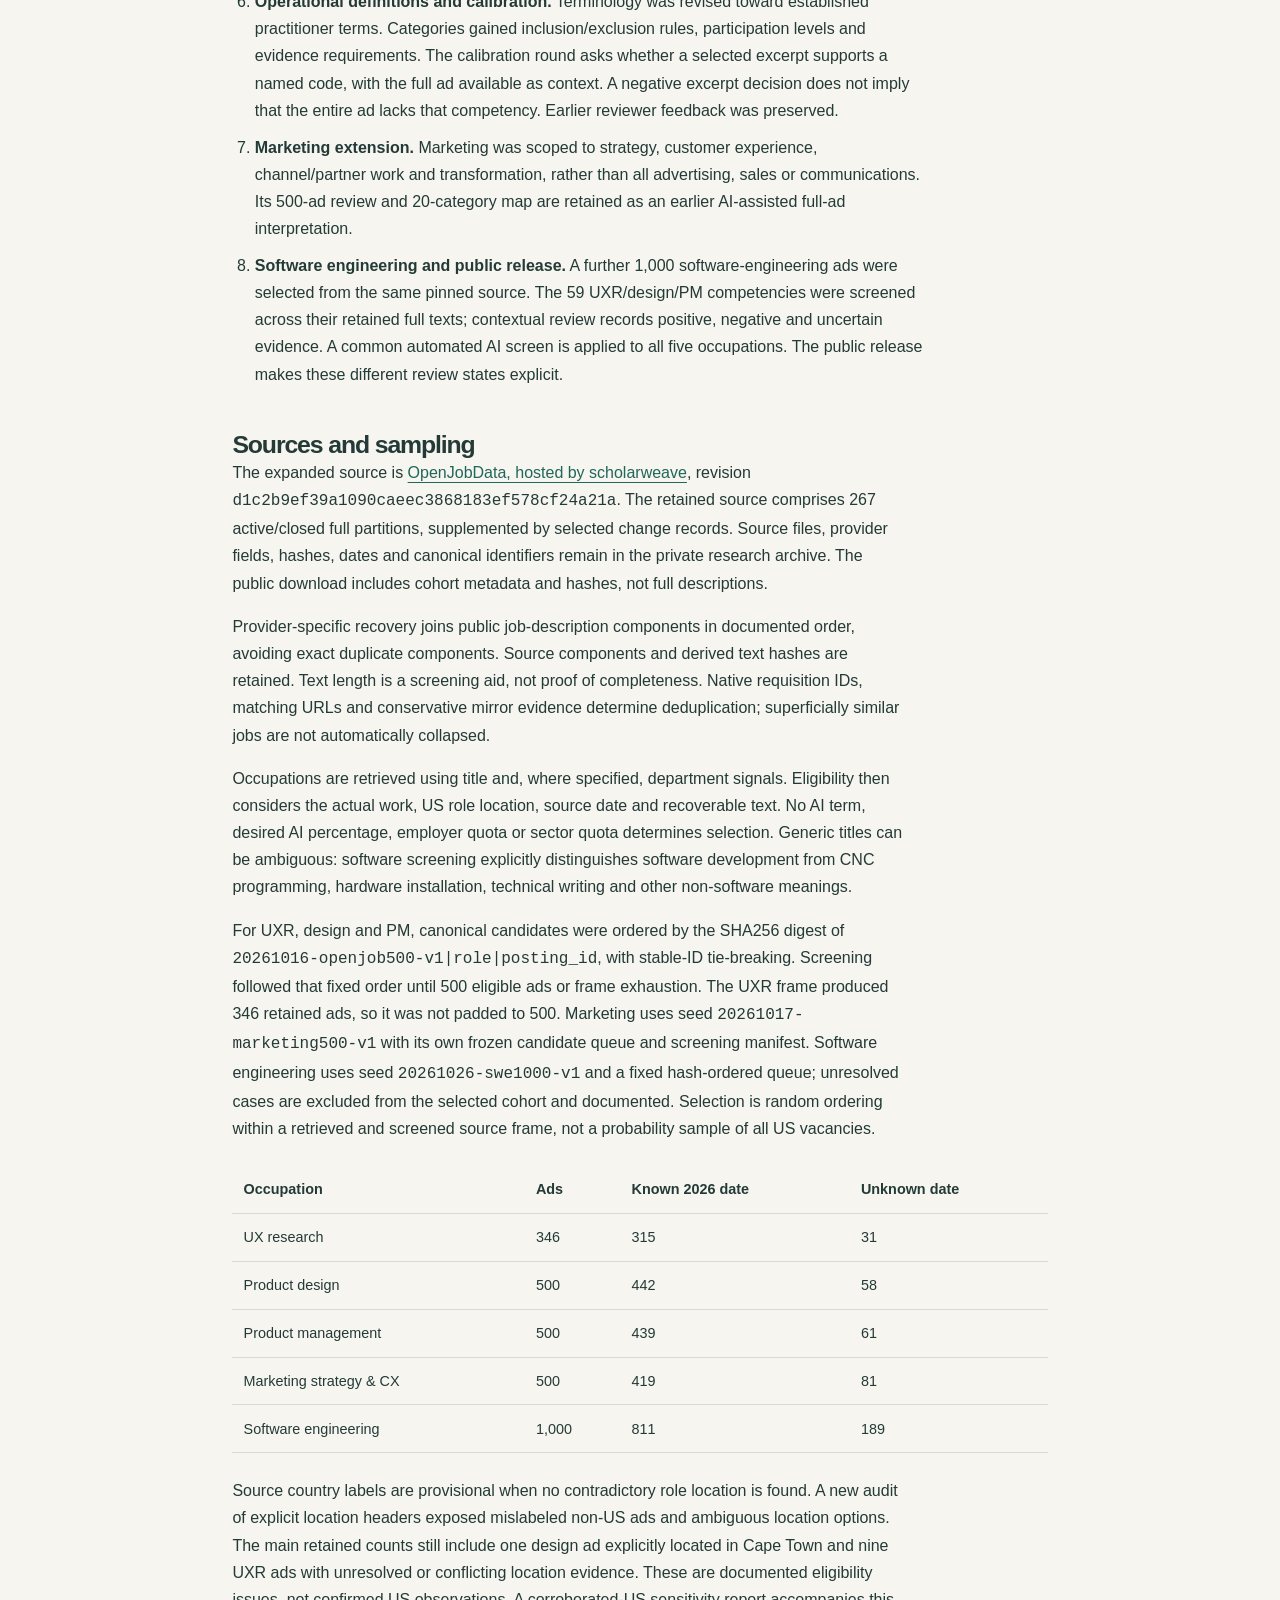
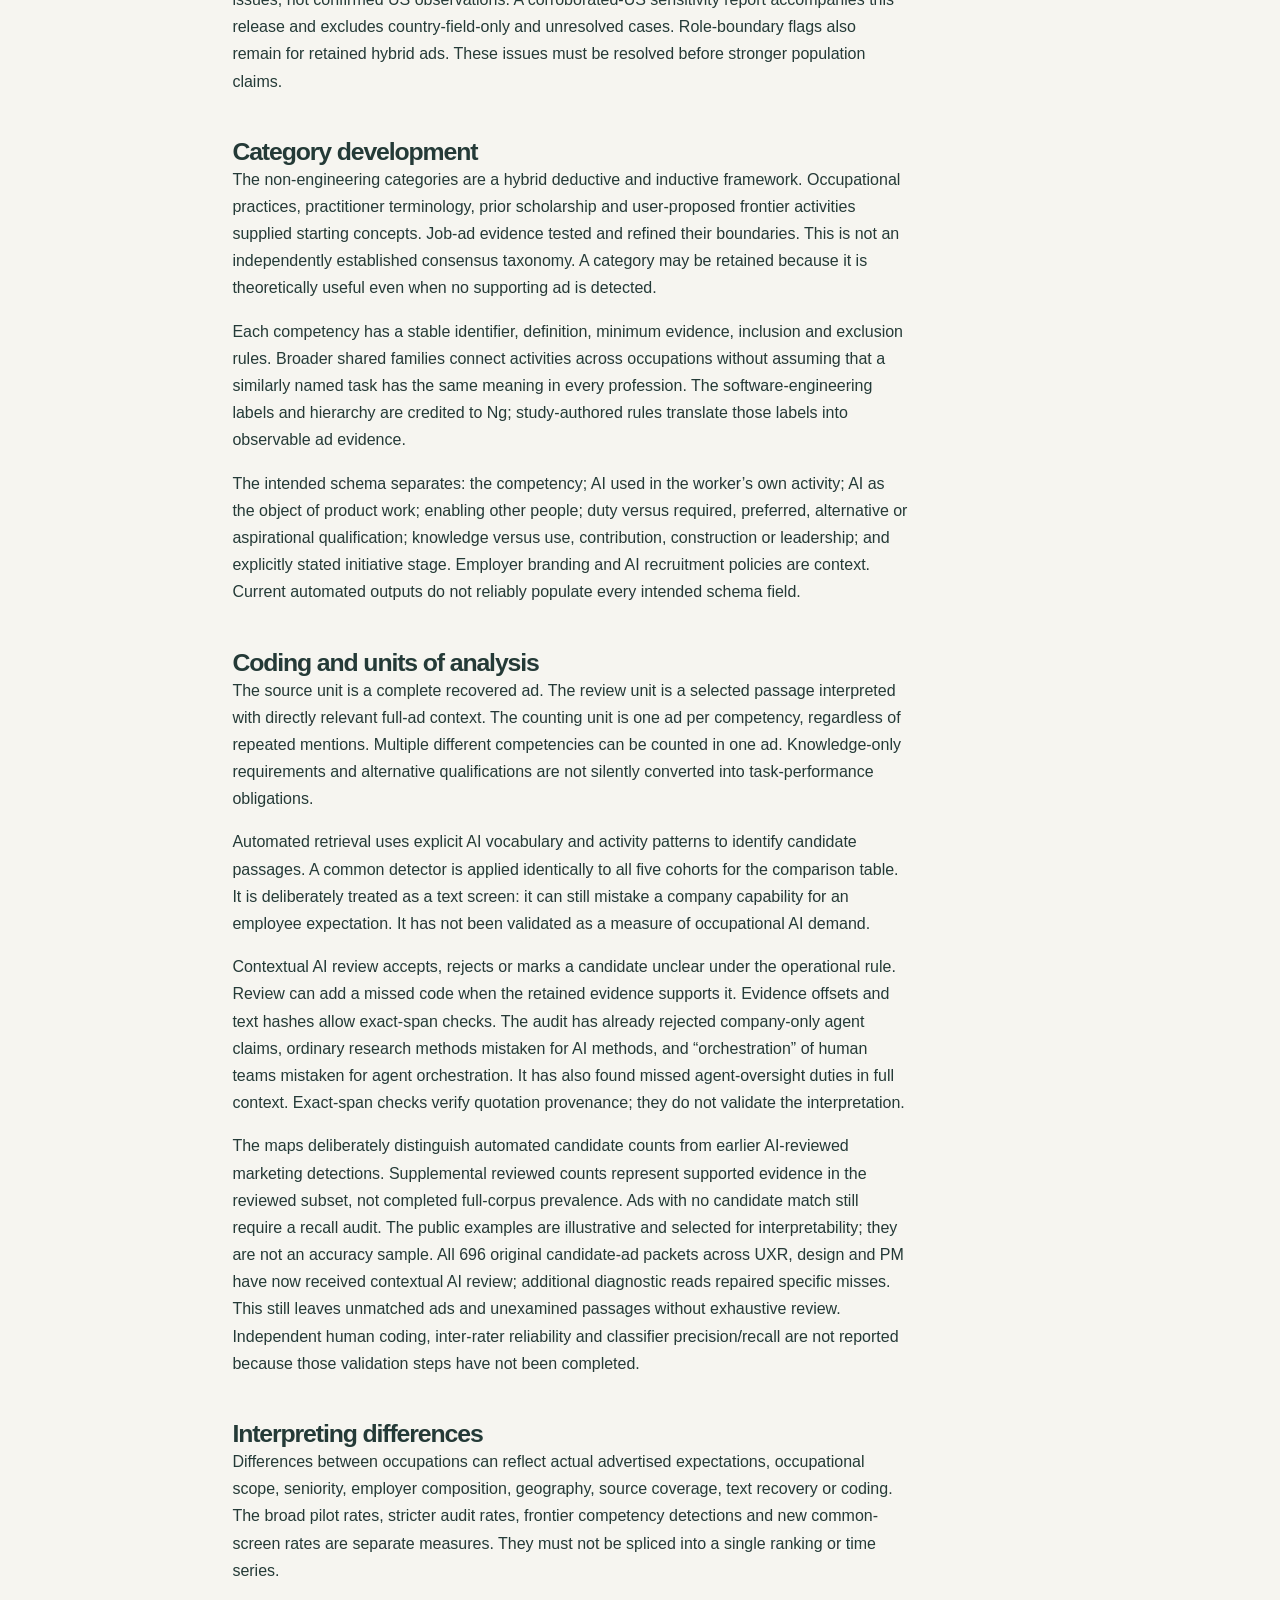
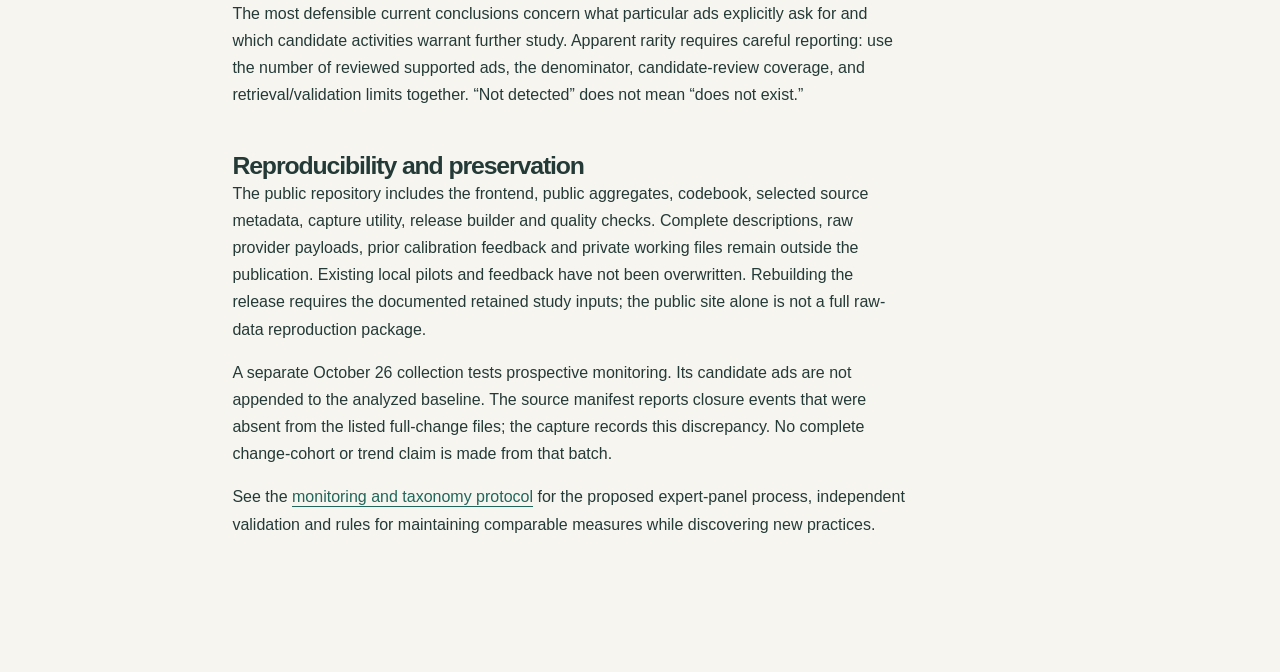
==== commit 25b3ff9d: "Complete contextual review and add cross-occupation evidence and sensitivity checks" ====
--- a/downloads/methods.html
+++ b/downloads/methods.html
@@ -19,9 +19,9 @@
 <p>The expanded source is <a href="https://huggingface.co/datasets/scholarweave/Jobs-Dataset-v2">OpenJobData, hosted by scholarweave</a>, revision <code>d1c2b9ef39a1090caeec3868183ef578cf24a21a</code>. The retained source comprises 267 active/closed full partitions, supplemented by selected change records. Source files, provider fields, hashes, dates and canonical identifiers remain in the private research archive. The public download includes cohort metadata and hashes, not full descriptions.</p>
 <p>Provider-specific recovery joins public job-description components in documented order, avoiding exact duplicate components. Source components and derived text hashes are retained. Text length is a screening aid, not proof of completeness. Native requisition IDs, matching URLs and conservative mirror evidence determine deduplication; superficially similar jobs are not automatically collapsed.</p>
 <p>Occupations are retrieved using title and, where specified, department signals. Eligibility then considers the actual work, US role location, source date and recoverable text. No AI term, desired AI percentage, employer quota or sector quota determines selection. Generic titles can be ambiguous: software screening explicitly distinguishes software development from CNC programming, hardware installation, technical writing and other non-software meanings.</p>
-<p>For UXR, design and PM, canonical candidates were ordered by the SHA256 digest of <code>20261016-openjob500-v1|role|posting_id</code>, with stable-ID tie-breaking. Screening followed that fixed order until 500 eligible ads or frame exhaustion. The UXR frame produced 346 retained ads, so it was not padded to 500. Marketing has its own frozen candidate queue and screening manifest. Software engineering uses seed <code>20261026-swe1000-v1</code> and a fixed hash-ordered queue; unresolved cases are excluded from the selected cohort and documented. Selection is random ordering within a retrieved and screened source frame, not a probability sample of all US vacancies.</p>
+<p>For UXR, design and PM, canonical candidates were ordered by the SHA256 digest of <code>20261016-openjob500-v1|role|posting_id</code>, with stable-ID tie-breaking. Screening followed that fixed order until 500 eligible ads or frame exhaustion. The UXR frame produced 346 retained ads, so it was not padded to 500. Marketing uses seed <code>20261017-marketing500-v1</code> with its own frozen candidate queue and screening manifest. Software engineering uses seed <code>20261026-swe1000-v1</code> and a fixed hash-ordered queue; unresolved cases are excluded from the selected cohort and documented. Selection is random ordering within a retrieved and screened source frame, not a probability sample of all US vacancies.</p>
 <table><thead><tr><th>Occupation</th><th>Ads</th><th>Known 2026 date</th><th>Unknown date</th></tr></thead><tbody><tr><td>UX research</td><td>346</td><td>315</td><td>31</td></tr><tr><td>Product design</td><td>500</td><td>442</td><td>58</td></tr><tr><td>Product management</td><td>500</td><td>439</td><td>61</td></tr><tr><td>Marketing strategy &amp; CX</td><td>500</td><td>419</td><td>81</td></tr><tr><td>Software engineering</td><td>1,000</td><td id="swe-known">811</td><td id="swe-unknown">189</td></tr></tbody></table>
-<p>Source country labels are provisional when no contradictory role location is found. A new audit of explicit location headers exposed mislabeled non-US ads and ambiguous location options. A corroborated-US sensitivity report accompanies this release. Role-boundary flags also remain for retained hybrid ads. These issues must be resolved before stronger population claims.</p>
+<p>Source country labels are provisional when no contradictory role location is found. A new audit of explicit location headers exposed mislabeled non-US ads and ambiguous location options. The main retained counts still include one design ad explicitly located in Cape Town and nine UXR ads with unresolved or conflicting location evidence. These are documented eligibility issues, not confirmed US observations. A corroborated-US sensitivity report accompanies this release and excludes country-field-only and unresolved cases. Role-boundary flags also remain for retained hybrid ads. These issues must be resolved before stronger population claims.</p>
 <h2>Category development</h2>
 <p>The non-engineering categories are a hybrid deductive and inductive framework. Occupational practices, practitioner terminology, prior scholarship and user-proposed frontier activities supplied starting concepts. Job-ad evidence tested and refined their boundaries. This is not an independently established consensus taxonomy. A category may be retained because it is theoretically useful even when no supporting ad is detected.</p>
 <p>Each competency has a stable identifier, definition, minimum evidence, inclusion and exclusion rules. Broader shared families connect activities across occupations without assuming that a similarly named task has the same meaning in every profession. The software-engineering labels and hierarchy are credited to Ng; study-authored rules translate those labels into observable ad evidence.</p>
@@ -30,7 +30,7 @@
 <p>The source unit is a complete recovered ad. The review unit is a selected passage interpreted with directly relevant full-ad context. The counting unit is one ad per competency, regardless of repeated mentions. Multiple different competencies can be counted in one ad. Knowledge-only requirements and alternative qualifications are not silently converted into task-performance obligations.</p>
 <p>Automated retrieval uses explicit AI vocabulary and activity patterns to identify candidate passages. A common detector is applied identically to all five cohorts for the comparison table. It is deliberately treated as a text screen: it can still mistake a company capability for an employee expectation. It has not been validated as a measure of occupational AI demand.</p>
 <p>Contextual AI review accepts, rejects or marks a candidate unclear under the operational rule. Review can add a missed code when the retained evidence supports it. Evidence offsets and text hashes allow exact-span checks. The audit has already rejected company-only agent claims, ordinary research methods mistaken for AI methods, and “orchestration” of human teams mistaken for agent orchestration. It has also found missed agent-oversight duties in full context. Exact-span checks verify quotation provenance; they do not validate the interpretation.</p>
-<p>The maps deliberately distinguish automated candidate counts from earlier AI-reviewed marketing detections. Supplemental reviewed counts represent supported evidence in the reviewed subset, not completed full-corpus prevalence. Ads with no candidate match still require a recall audit. The public examples are illustrative and selected for interpretability; they are not an accuracy sample. Independent human coding, inter-rater reliability and classifier precision/recall are not reported because those validation steps have not been completed.</p>
+<p>The maps deliberately distinguish automated candidate counts from earlier AI-reviewed marketing detections. Supplemental reviewed counts represent supported evidence in the reviewed subset, not completed full-corpus prevalence. Ads with no candidate match still require a recall audit. The public examples are illustrative and selected for interpretability; they are not an accuracy sample. All 696 original candidate-ad packets across UXR, design and PM have now received contextual AI review; additional diagnostic reads repaired specific misses. This still leaves unmatched ads and unexamined passages without exhaustive review. Independent human coding, inter-rater reliability and classifier precision/recall are not reported because those validation steps have not been completed.</p>
 <h2>Interpreting differences</h2>
 <p>Differences between occupations can reflect actual advertised expectations, occupational scope, seniority, employer composition, geography, source coverage, text recovery or coding. The broad pilot rates, stricter audit rates, frontier competency detections and new common-screen rates are separate measures. They must not be spliced into a single ranking or time series.</p>
 <p>The most defensible current conclusions concern what particular ads explicitly ask for and which candidate activities warrant further study. Apparent rarity requires careful reporting: use the number of reviewed supported ads, the denominator, candidate-review coverage, and retrieval/validation limits together. “Not detected” does not mean “does not exist.”</p>
--- a/styles.css
+++ b/styles.css
@@ -12,3 +12,7 @@
 @media print{.site-header nav,.intro-actions,.view-switch,.map-tools,.map-help,.feedback-section,.dialog-footer,.download-list,.site-footer,.skip-link{display:none}.wrap,.site-header{width:100%}body{font-size:11px;background:white}.intro{padding-block:20px;gap:30px}.intro h1{font-size:32px}.explore-section{padding-top:25px}.map-grid,.map-grid.four-branches{grid-template-columns:repeat(3,1fr)}.branch{break-inside:avoid}.skill-node{break-inside:avoid}.reading-guide,.methods-section,.monitoring-section,.downloads-section{break-before:page;padding-block:20px}.methods-section{background:white;color:#223a32}.methods-section p,.methods-section li,.methods-section .eyebrow,.methods-section .section-deck{color:#526354}}
 /* Partial evidence review has no prevalence bar. */
 .skill-node.partial-review .skill-bar{visibility:hidden}
+
+.overlap-section{padding:5rem 0}.overlap-table td{vertical-align:top}.overlap-table td a{display:block;color:var(--ink);font-size:.82rem;line-height:1.5;margin:.2rem 0 .7rem;text-underline-offset:3px}.overlap-table td a:hover{color:var(--role)}
+.overlap-section .methods-summary{color:var(--muted)}
+.overlap-table th{vertical-align:top}
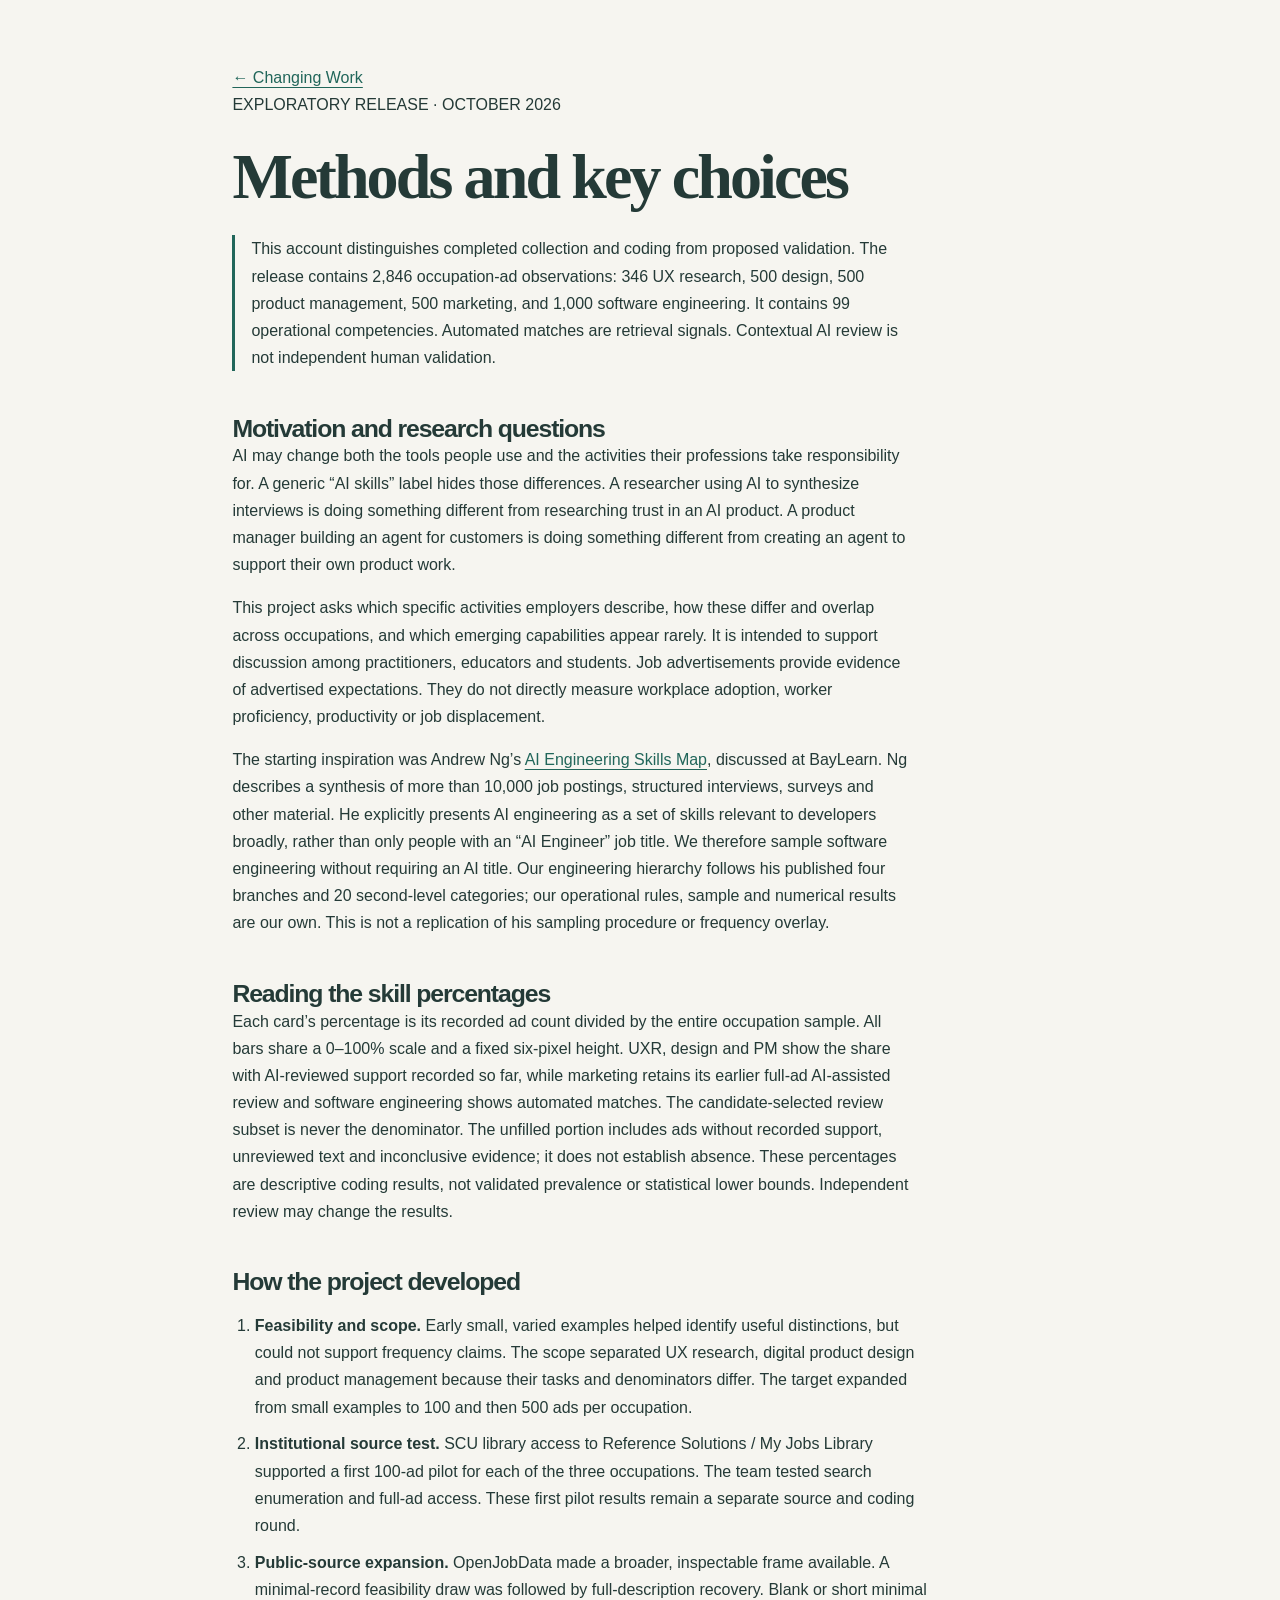
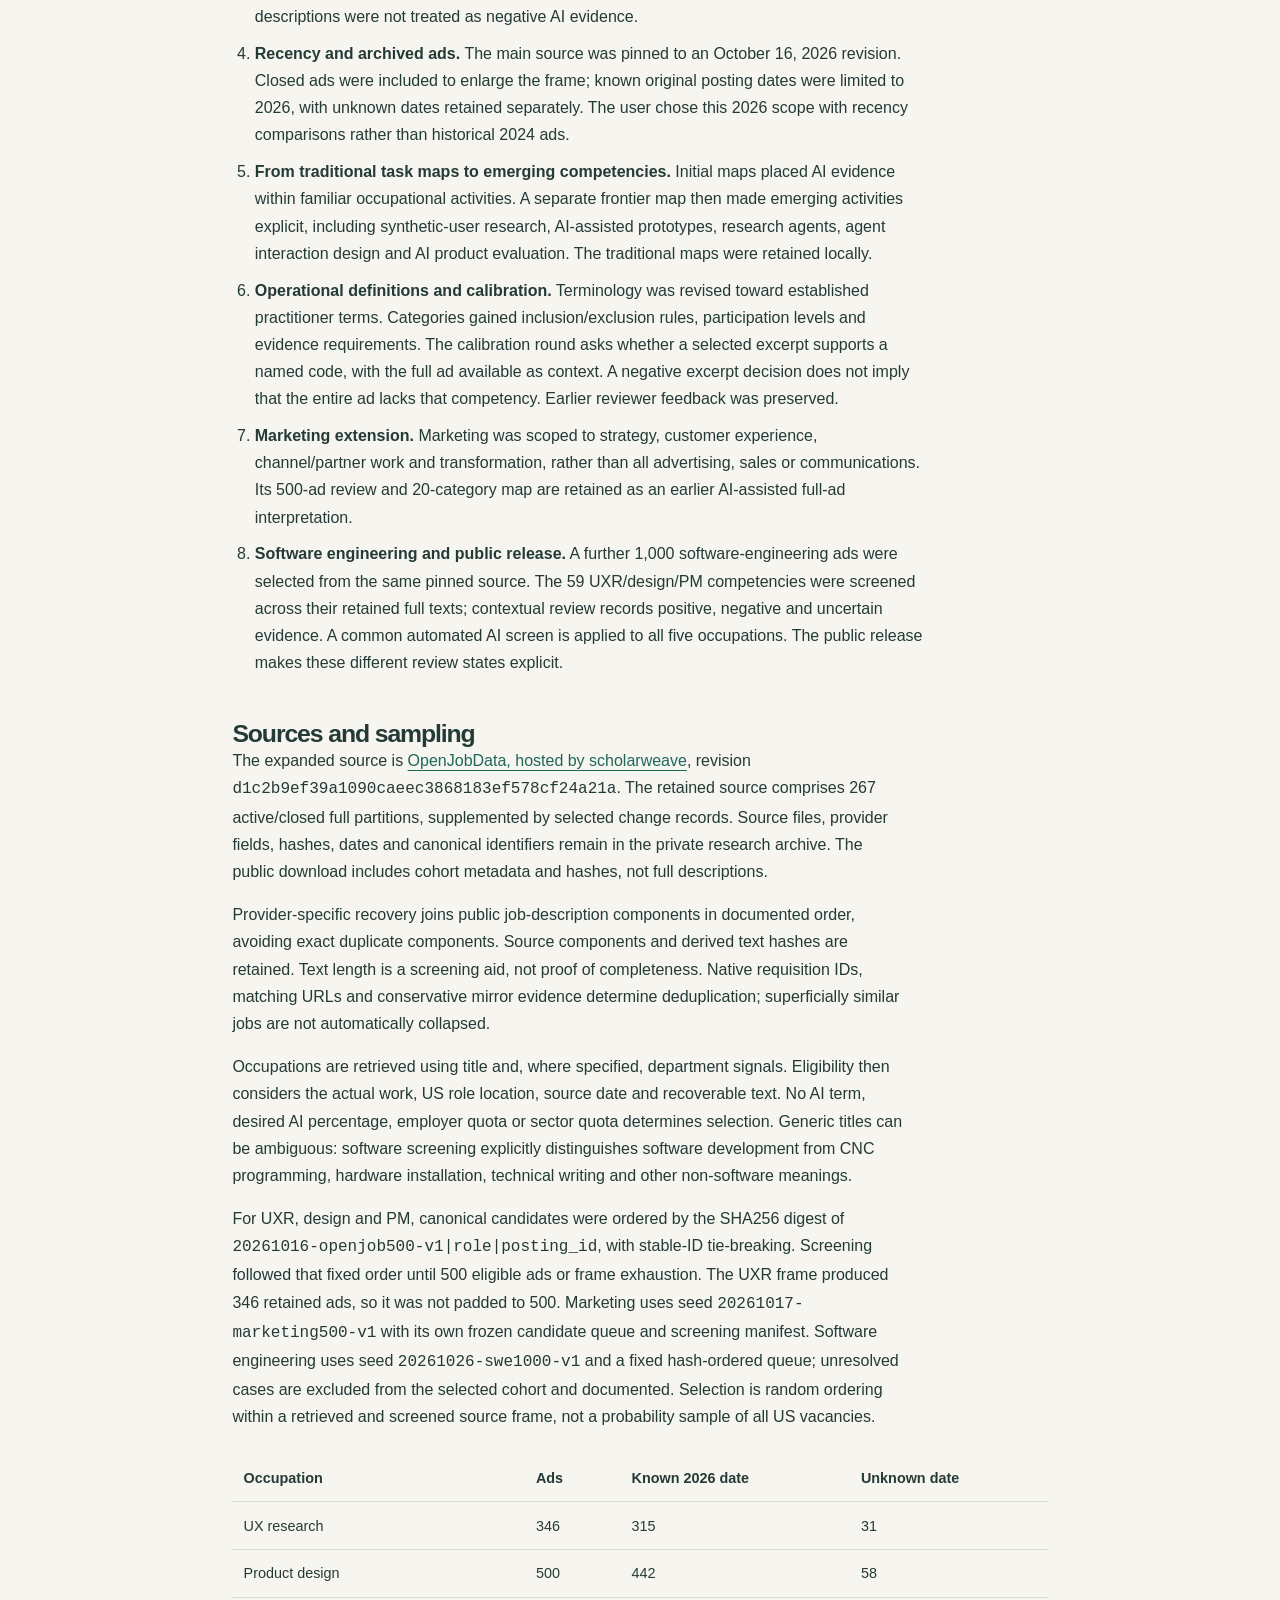
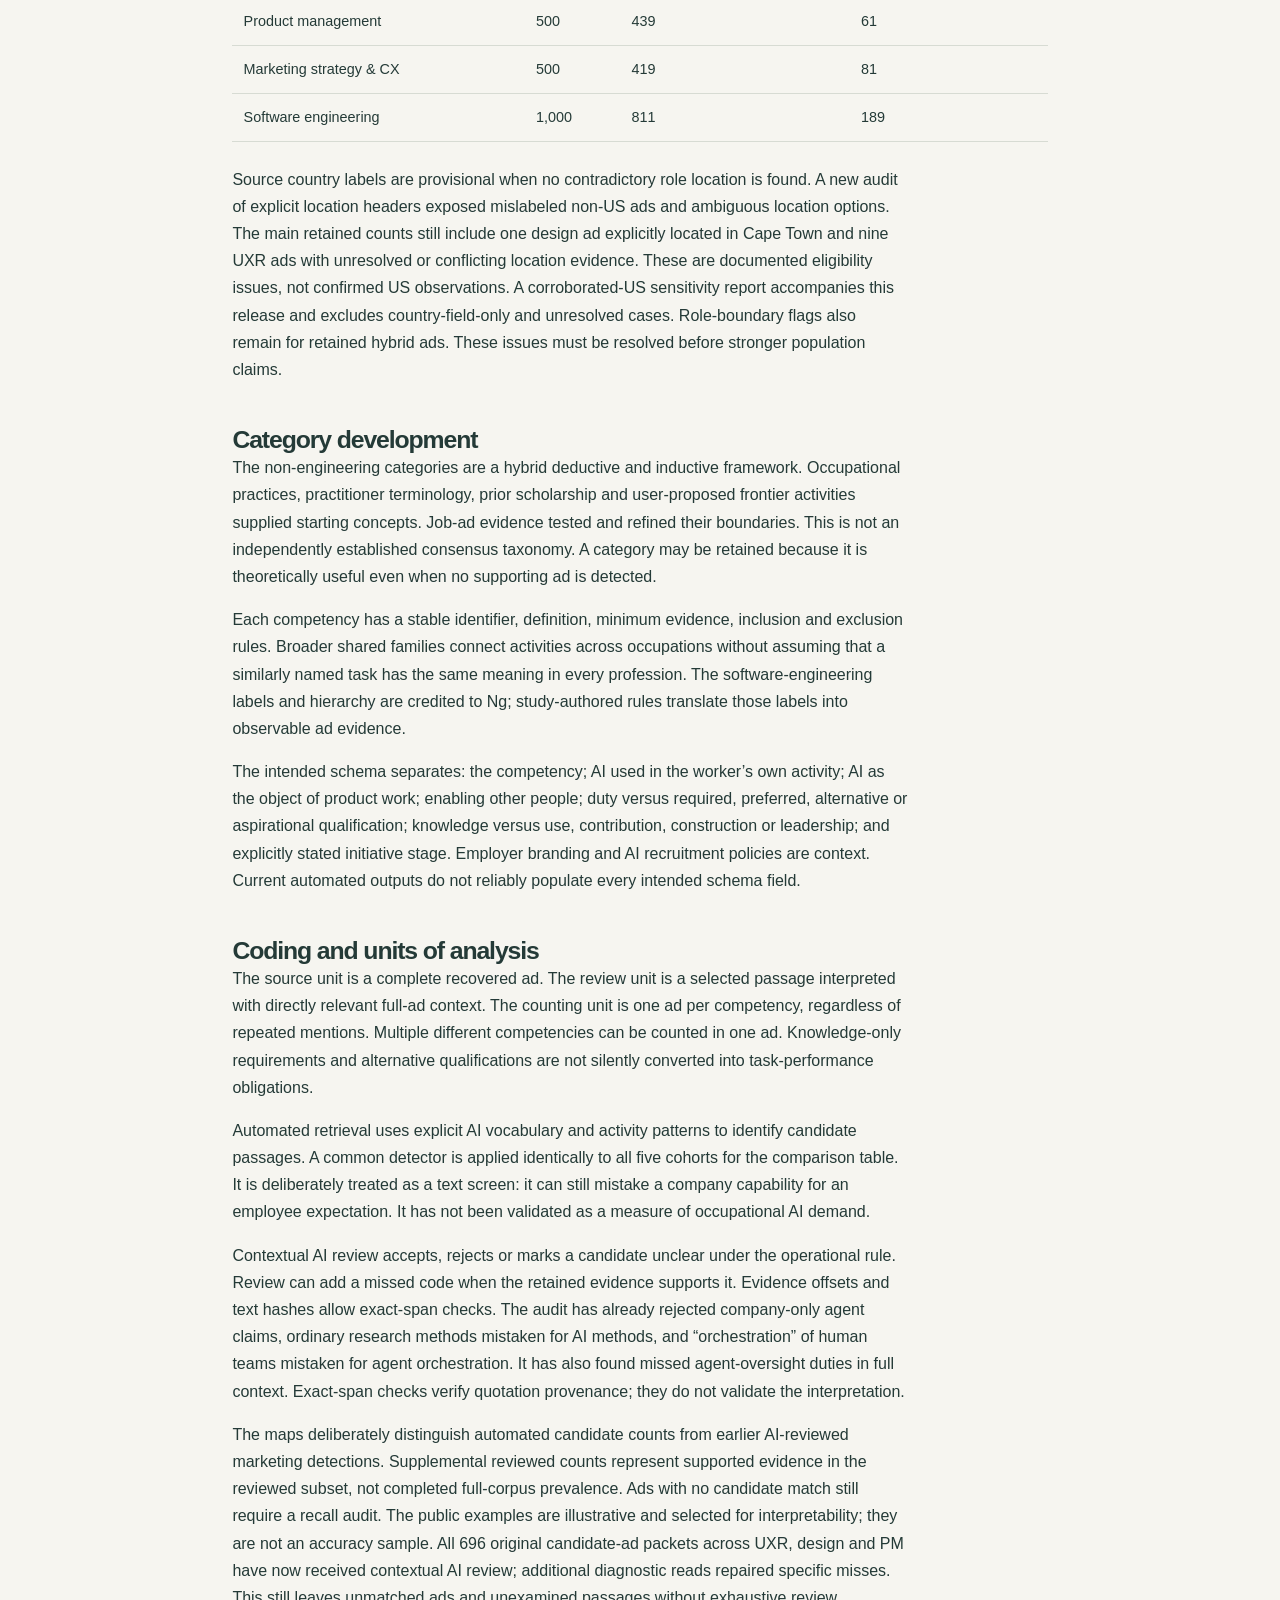
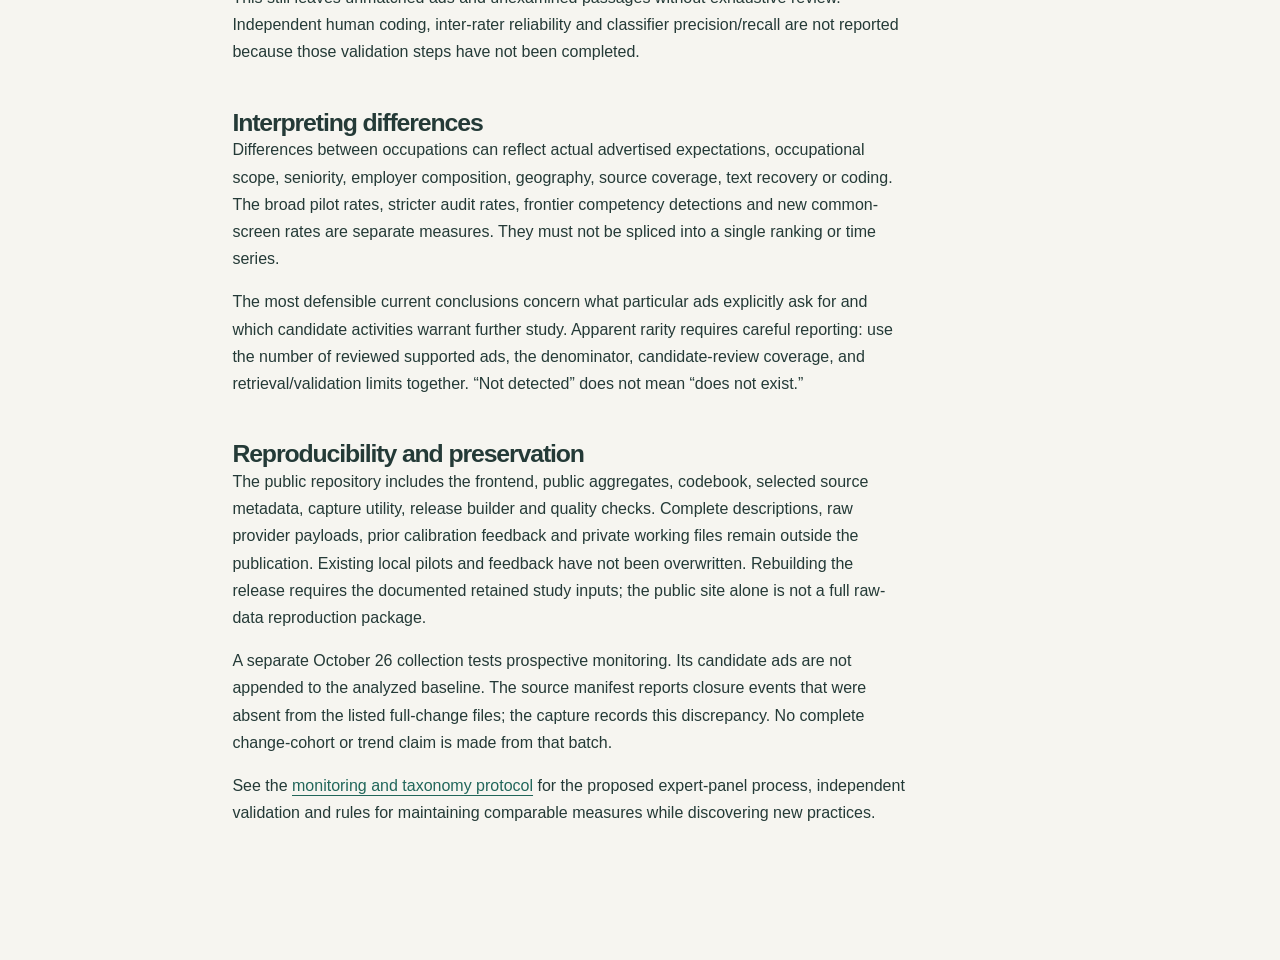
==== commit 60635c56: "Restore skill percentage bars and show Ng’s full detailed hierarchy" ====
--- a/downloads/methods.html
+++ b/downloads/methods.html
@@ -4,6 +4,7 @@
 <p>AI may change both the tools people use and the activities their professions take responsibility for. A generic “AI skills” label hides those differences. A researcher using AI to synthesize interviews is doing something different from researching trust in an AI product. A product manager building an agent for customers is doing something different from creating an agent to support their own product work.</p>
 <p>This project asks which specific activities employers describe, how these differ and overlap across occupations, and which emerging capabilities appear rarely. It is intended to support discussion among practitioners, educators and students. Job advertisements provide evidence of advertised expectations. They do not directly measure workplace adoption, worker proficiency, productivity or job displacement.</p>
 <p>The starting inspiration was Andrew Ng’s <a href="https://www.linkedin.com/pulse/ai-engineering-skills-map-andrew-ng-m479c/">AI Engineering Skills Map</a>, discussed at BayLearn. Ng describes a synthesis of more than 10,000 job postings, structured interviews, surveys and other material. He explicitly presents AI engineering as a set of skills relevant to developers broadly, rather than only people with an “AI Engineer” job title. We therefore sample software engineering without requiring an AI title. Our engineering hierarchy follows his published four branches and 20 second-level categories; our operational rules, sample and numerical results are our own. This is not a replication of his sampling procedure or frequency overlay.</p>
+<h2>Reading the skill percentages</h2><p>Each card’s percentage is its recorded ad count divided by the entire occupation sample. All bars share a 0–100% scale and a fixed six-pixel height. UXR, design and PM show the share with AI-reviewed support recorded so far, while marketing retains its earlier full-ad AI-assisted review and software engineering shows automated matches. The candidate-selected review subset is never the denominator. The unfilled portion includes ads without recorded support, unreviewed text and inconclusive evidence; it does not establish absence. These percentages are descriptive coding results, not validated prevalence or statistical lower bounds. Independent review may change the results.</p>
 <h2>How the project developed</h2>
 <ol>
 <li><strong>Feasibility and scope.</strong> Early small, varied examples helped identify useful distinctions, but could not support frequency claims. The scope separated UX research, digital product design and product management because their tasks and denominators differ. The target expanded from small examples to 100 and then 500 ads per occupation.</li>
--- a/styles.css
+++ b/styles.css
@@ -1,18 +1,154 @@
-:root{--paper:#f6f5f0;--white:#fffefa;--ink:#243a37;--muted:#65716a;--line:#d8ddd3;--accent:#21665a;--pale:#e9efe6;--gold:#966129;--gold-bg:#f6eddf;--role:#21665a;--role-light:#e6efea;--serif:Georgia,'Times New Roman',serif;--sans:Inter,'Aptos','Helvetica Neue',Arial,sans-serif;font-family:var(--sans);color:var(--ink);font-synthesis:none;background:var(--paper);scroll-behavior:smooth;scroll-padding-top:30px}*{box-sizing:border-box}body{margin:0;font-size:16px;line-height:1.55}button,input,select,textarea{font:inherit;color:inherit}button,a,input,select,textarea{touch-action:manipulation}button{cursor:pointer}button:disabled{opacity:.4;cursor:default}a{color:inherit;text-underline-offset:4px}a:hover{text-decoration-thickness:2px}button:focus-visible,a:focus-visible,input:focus-visible,select:focus-visible,textarea:focus-visible,summary:focus-visible{outline:3px solid #b66e2a;outline-offset:4px}button,select{border-radius:0}img,svg{max-width:100%}p,h1,h2,h3,h4{margin-top:0}p:last-child{margin-bottom:0}h1,h2,h3,h4{font-weight:600}h1,h2{letter-spacing:-.045em;line-height:1.12}h2 em,h1 em{font-family:var(--serif);font-weight:400}h2{font-size:clamp(28px,3.3vw,43px);margin-bottom:0}h3{font-size:19px;line-height:1.3}button{background:transparent;border:0}.wrap{width:min(1352px,calc(100% - 96px));margin-inline:auto}.eyebrow{font-size:11px;letter-spacing:.15em;text-transform:uppercase;font-weight:700;line-height:1.6;margin-bottom:18px}.sr-only{position:absolute;width:1px;height:1px;padding:0;margin:-1px;overflow:hidden;clip:rect(0,0,0,0);white-space:nowrap;border:0}[hidden]{display:none!important}.skip-link{position:absolute;top:-70px;left:16px;padding:12px 18px;background:var(--ink);color:white;z-index:50}.skip-link:focus{top:10px}.site-header{height:100px;width:min(1448px,calc(100% - 96px));margin:auto;display:flex;align-items:center;justify-content:space-between;border-bottom:1px solid var(--line);gap:24px}.wordmark{display:flex;align-items:center;gap:12px;text-decoration:none;font-weight:800;font-size:12px;letter-spacing:.11em;line-height:1.25}.wordmark svg{width:30px;height:35px;fill:none;stroke:var(--ink);stroke-width:1.7}.site-header nav{display:flex;gap:34px;margin-left:auto;margin-right:40px}.site-header nav a{font-size:13px;text-decoration:none}.release-marker{font-size:11px;color:var(--muted);display:flex;align-items:center;gap:9px;white-space:nowrap}.release-marker span{width:6px;height:6px;background:#3d7c65;border-radius:50%}.intro{display:grid;grid-template-columns:1fr 260px;gap:100px;padding-block:68px 66px;align-items:center}.intro h1{font-size:clamp(40px,4.65vw,65px);font-weight:500;margin-bottom:24px;max-width:940px}.intro-description{font-size:17px;line-height:1.65;color:#52635b;max-width:650px}.intro-actions{display:flex;align-items:center;gap:28px;margin-top:30px;font-size:13px}.primary-link{display:inline-flex;gap:28px;align-items:center;padding:12px 17px;background:var(--ink);color:var(--white);text-decoration:none}.primary-link:hover{background:#31544c}.primary-link span{font-size:20px;line-height:1}.text-link{text-decoration:none;border-bottom:1px solid #a9b8ab;padding:6px 0}.text-link span{margin-left:12px}.study-ledger{padding-left:30px;border-left:1px solid var(--line)}.study-ledger .eyebrow{color:var(--muted);letter-spacing:.1em;margin-bottom:16px}.ledger-total{display:flex;gap:16px;align-items:center;margin-bottom:20px}.ledger-total>span:first-child{font-size:48px;letter-spacing:-.06em;line-height:1}.ledger-total>span:last-child{font-size:11px;color:var(--muted);line-height:1.5}.ledger-line{padding:9px 0;display:flex;justify-content:space-between;gap:12px;border-top:1px solid var(--line);font-size:11px}.ledger-line strong{font-weight:600}.ledger-foot{font-size:11px;line-height:1.6;color:var(--muted);margin-top:16px}.scope-band{background:#e9eee6;border-block:1px solid #dce3d7}.scope-band>.wrap{display:flex;align-items:center;gap:22px;padding-block:16px}.scope-label{font-size:10px;text-transform:uppercase;letter-spacing:.1em;white-space:nowrap;font-weight:700}.scope-band p{font-size:12px;color:#4b5d51;margin:0}.scope-band a{margin-left:auto;text-decoration:none;font-size:20px}.explore-section{padding-top:66px;padding-bottom:72px}.section-head{display:flex;align-items:flex-end;justify-content:space-between;gap:40px;margin-bottom:34px}.section-head .eyebrow{color:var(--muted);margin-bottom:14px}.section-deck{font-size:14px;color:var(--muted);max-width:380px;line-height:1.7;margin:0}.view-switch{display:flex;border:1px solid #bfcabd;padding:3px;white-space:nowrap;margin-bottom:4px}.view-switch button{font-size:12px;padding:9px 14px}.view-switch button.selected{background:var(--ink);color:var(--white)}.role-tabs{display:grid;grid-template-columns:repeat(5,1fr);border-block:1px solid var(--line);gap:0}.role-tab{display:flex;text-align:left;align-items:center;gap:12px;padding:18px 14px 17px 0;font-size:13px;position:relative;color:var(--muted)}.role-tab+.role-tab{padding-left:16px;border-left:1px solid var(--line)}.role-tab .role-dot{width:7px;height:7px;flex:none;border-radius:50%;background:var(--tab-color)}.role-tab[aria-pressed=true]{font-weight:650;color:var(--ink)}.role-tab[aria-pressed=true]:after{content:'';position:absolute;height:3px;bottom:-1px;left:0;right:0;background:var(--tab-color)}.role-tab .tab-n{display:block;font-size:10px;font-weight:400;margin-top:2px;color:var(--muted)}.role-intro{display:flex;justify-content:space-between;gap:50px;padding:32px 0 26px;align-items:flex-start}.role-index{font-size:10px;letter-spacing:.14em;text-transform:uppercase;color:var(--role);font-weight:700;margin-bottom:8px}.role-heading h3{font-size:26px;font-weight:500;letter-spacing:-.025em;margin:0 0 10px}.role-heading>p:last-child{font-size:13px;color:var(--muted);max-width:740px;margin-bottom:0;line-height:1.7}.role-facts{display:flex;gap:28px;flex:none;padding-top:6px}.role-facts>div{min-width:78px}.role-facts strong{display:block;font-size:28px;font-weight:500;line-height:1.2;letter-spacing:-.03em}.role-facts span{display:block;font-size:10px;color:var(--muted);margin-top:6px}.map-tools{display:flex;gap:20px;align-items:center;background:var(--white);border:1px solid var(--line);padding:10px 14px}.search-wrap{display:flex;align-items:center;gap:12px;flex:1}.search-wrap svg{width:17px;height:17px;stroke:var(--muted);stroke-width:1.5;fill:none;flex:none}.search-wrap input{width:100%;border:0;background:transparent;font-size:12px;padding:4px 0}.search-wrap input:focus-visible{outline-offset:6px}.filter-wrap{font-size:11px;color:var(--muted);display:flex;align-items:center;gap:7px}.filter-wrap select{border:0;background:transparent;font-size:11px;color:var(--ink);padding:4px 20px 4px 0;max-width:180px}.map-help{font-size:10px;color:var(--muted);border-left:1px solid var(--line);padding-left:20px;white-space:nowrap}.map-help span{margin-left:8px}.map-caption{display:flex;gap:20px;justify-content:space-between;margin:14px 0 25px;align-items:flex-start}.map-caption p{font-size:11px;color:var(--muted);max-width:900px;margin:0}.map-scale{font-size:10px;color:var(--muted);white-space:nowrap;padding-top:1px}.map-grid{display:grid;grid-template-columns:repeat(3,minmax(0,1fr));gap:34px 24px;align-items:start}.map-grid.four-branches{grid-template-columns:repeat(4,minmax(0,1fr))}.branch-head{display:flex;gap:10px;margin-bottom:12px;align-items:baseline;padding-bottom:13px;border-bottom:2px solid var(--role)}.branch-number{font-size:10px;font-weight:600;color:var(--role);letter-spacing:.04em}.branch-head h4{font-size:15px;line-height:1.4;font-weight:600;margin:0}.branch-description{font-size:11px;color:var(--muted);margin:-2px 0 15px;line-height:1.6}.skill-list{display:grid;gap:8px}.skill-node{text-align:left;width:100%;padding:14px 14px 12px;border:1px solid #d8ded4;background:var(--white);position:relative;transition:border-color .15s,background-color .15s,transform .15s}.skill-node:hover{border-color:var(--role);background:#fff;transform:translateY(-1px)}.skill-node:focus-visible{outline-offset:2px}.skill-topline{display:flex;align-items:center;justify-content:space-between;gap:10px;font-size:9px;letter-spacing:.04em;color:var(--muted);margin-bottom:8px}.skill-open{font-size:13px;line-height:1;color:var(--role)}.skill-title{display:block;font-size:13px;line-height:1.5;font-weight:500;min-height:2.8em}.skill-bottom{display:flex;justify-content:space-between;align-items:baseline;gap:10px;margin-top:13px}.skill-rate{font-size:22px;font-weight:500;line-height:1.1;letter-spacing:-.03em;color:var(--role)}.skill-denom{font-size:10px;color:var(--muted);letter-spacing:0}.skill-state{font-size:9px;line-height:1.3;color:var(--muted);text-align:right}.skill-bar{height:3px;background:#edf0e9;margin-top:10px;overflow:hidden}.skill-bar>span{display:block;height:100%;background:var(--role);min-width:0}.skill-node.candidate .skill-bar>span{background:repeating-linear-gradient(90deg,var(--role),var(--role) 3px,transparent 3px,transparent 5px)}.skill-node.not-assessed{background:#f3f3ee;border-style:dashed}.skill-node.not-assessed .skill-title{color:#59645d}.skill-node.not-assessed .skill-rate{font-size:16px;color:#7b837b;letter-spacing:0}.skill-node.not-assessed .skill-bar{display:none}.skill-node.zero .skill-rate{color:#757e74}.no-results{padding:38px;text-align:center;color:var(--muted);border:1px dashed var(--line);font-size:14px}.role-method-note{font-size:11px;color:var(--muted);line-height:1.7;border-top:1px solid var(--line);padding-top:18px;margin-top:30px}.load-state{padding:45px;color:var(--muted);background:#eeefe8}.load-state.error{border-left:3px solid #a55c37}.compare-intro{max-width:700px;margin:32px 0 22px}.compare-intro h3{font-size:25px;letter-spacing:-.025em;font-weight:500}.compare-intro p,.compare-foot{font-size:13px;color:var(--muted);line-height:1.7}.measurement-note{font-size:12px;background:var(--gold-bg);border-left:2px solid #bc8d4f;padding:14px 18px;margin-bottom:25px;color:#715634}.comparison-table-wrap{overflow-x:auto}.comparison-table{border-collapse:collapse;width:100%;min-width:740px;font-size:12px;text-align:left}.comparison-table th{font-weight:500;font-size:12px;padding:15px 16px;border-bottom:1px solid var(--line);vertical-align:bottom}.comparison-table thead th{font-size:11px;color:var(--muted);width:16%}.comparison-table th:first-child{padding-left:0;width:20%;min-width:160px}.comparison-table td{padding:18px 16px;vertical-align:top;border-bottom:1px solid var(--line)}.comparison-table .compare-value{font-size:25px;font-weight:500;letter-spacing:-.04em;display:block;line-height:1.2}.comparison-table .compare-n{color:var(--muted);font-size:10px;margin-top:5px;display:block}.comparison-table .compare-status{font-size:9px;display:block;margin-top:7px;color:#8a6839}.comparison-bar{height:4px;background:#e7ece3;margin:10px 0 0;max-width:120px}.comparison-bar>span{display:block;height:100%;background:var(--cell-color)}.comparison-table .candidate .comparison-bar>span{background:repeating-linear-gradient(90deg,var(--cell-color),var(--cell-color) 3px,transparent 3px,transparent 5px)}.comparison-table .metric-note{display:block;font-size:10px;color:var(--muted);font-weight:400;margin-top:7px;line-height:1.5}.compare-foot{margin-top:20px}.reading-guide{display:grid;grid-template-columns:1fr 1fr;gap:90px;padding-block:55px 65px;border-top:1px solid var(--line)}.reading-guide h2{font-size:36px}.reading-guide .eyebrow{color:var(--muted)}.guide-items{display:grid;gap:24px}.guide-items>div{display:flex;gap:22px}.guide-number{font-size:11px;color:var(--muted);padding-top:4px}.guide-items h3{font-size:15px;margin-bottom:7px}.guide-items p{font-size:12px;line-height:1.7;color:var(--muted)}.methods-section{background:var(--ink);color:#f2f3eb;padding:65px 0 60px}.methods-section .eyebrow,.methods-section .section-deck{color:#b6c7b7}.methods-summary{max-width:920px;font-size:15px;color:#d1dbcf;line-height:1.8;margin-bottom:32px}.method-steps{display:grid;grid-template-columns:repeat(4,1fr);gap:24px;list-style:none;margin:0;padding:0;counter-reset:method}.method-steps li{counter-increment:method;border-top:1px solid #61766a;padding-top:16px}.method-steps li:before{content:'0' counter(method);font-size:11px;display:block;color:#b6c7b7;margin-bottom:18px}.method-steps h3{font-size:17px;margin-bottom:10px}.method-steps p{font-size:12px;color:#c2d1c1;line-height:1.8}.method-bottom{display:grid;grid-template-columns:1fr 1fr;gap:75px;border-top:1px solid #61766a;padding-top:28px;margin-top:36px}.method-bottom h3{font-size:15px}.method-bottom p,.method-bottom li{font-size:12px;color:#c2d1c1;line-height:1.8}.method-bottom ul{padding-left:16px;margin:0}.method-bottom li+li{margin-top:5px}.inline-links{display:flex;gap:25px;flex-wrap:wrap;font-size:12px;margin-top:25px;color:#d1dfcf}.monitoring-section{padding-block:65px}.outline-tag{border:1px solid #b7c4b5;padding:5px 9px;font-size:10px;white-space:nowrap}.monitor-layout{display:grid;grid-template-columns:1.25fr 1fr;gap:90px}.monitor-summary{font-size:14px;line-height:1.8;color:var(--muted);max-width:620px}.baseline-mark{display:flex;align-items:center;gap:12px;padding:24px 0}.timeline-dot{border:5px solid #e1eadf;width:20px;height:20px;border-radius:50%;background:var(--accent);flex:none}.baseline-mark strong{font-size:13px;display:block}.baseline-mark div>span{font-size:10px;color:var(--muted);display:block}.future-line{border-top:1px dashed #aebcaf;flex:1;min-width:35px}.future-label{font-size:10px;color:var(--muted);max-width:95px;line-height:1.5}.monitor-principles{border-left:1px solid var(--line);padding-left:30px}.monitor-principles p{font-size:12px;color:var(--muted);line-height:1.7}.monitor-principles strong{color:var(--ink)}#monitoring-detail{font-size:12px;color:var(--muted)}.downloads-section{padding:50px 0 65px;border-top:1px solid var(--line)}.download-list{display:grid;grid-template-columns:1fr 1fr;gap:0 34px}.download-item{padding:19px 0;border-top:1px solid var(--line);display:flex;align-items:flex-start;gap:20px;text-decoration:none}.download-item>span:first-child{flex:1}.download-item strong{font-size:14px;font-weight:500;display:block}.download-item small{font-size:11px;color:var(--muted);line-height:1.6;display:block;margin-top:4px}.download-item .download-arrow{font-size:23px;line-height:1}.download-item:hover strong{text-decoration:underline;text-underline-offset:4px}.source-details{margin-top:28px;border-top:1px solid var(--line);padding-top:20px;font-size:12px}.source-details summary{cursor:pointer;color:var(--muted)}.source-details ul{padding-left:20px;columns:2;column-gap:50px}.source-details li{margin:10px 0;break-inside:avoid}.site-footer{border-top:1px solid var(--line);padding-block:30px 45px;display:flex;justify-content:space-between;gap:30px;font-size:11px;color:var(--muted)}.footer-brand{font-size:12px;letter-spacing:.12em;text-decoration:none;font-weight:700;color:var(--ink)}.site-footer p{margin:8px 0}.site-footer>div:last-child{text-align:right}.site-footer #footer-version{font-size:10px}.site-footer #repository-link{font-size:10px}dialog{border:1px solid #c9d3c4;background:var(--white);color:var(--ink);width:min(720px,calc(100% - 40px));max-height:calc(100dvh - 48px);padding:0;box-shadow:0 20px 90px #142e3540}dialog::backdrop{background:#18392f70;backdrop-filter:blur(3px)}.dialog-top{display:flex;align-items:center;justify-content:space-between;padding:17px 28px;border-bottom:1px solid var(--line);position:sticky;top:0;background:var(--white);z-index:1}.dialog-top .eyebrow{margin:0;font-size:10px;color:var(--muted)}.icon-button{font-size:29px;line-height:1;width:30px;height:30px;padding:0;color:var(--muted)}.dialog-body{padding:30px 35px 25px}.detail-id{font-size:11px;letter-spacing:.1em;color:var(--role);margin-bottom:9px}.dialog-body h2{font-size:33px;line-height:1.2;font-weight:500;max-width:600px}.detail-measure{margin:22px 0;display:flex;gap:20px;align-items:center;background:var(--role-light);padding:15px 18px;border-left:2px solid var(--role)}.detail-measure .big-number{font-size:36px;letter-spacing:-.04em;line-height:1;white-space:nowrap}.detail-measure p{font-size:12px;line-height:1.5;margin:0}.detail-measure small{display:block;font-size:10px;color:var(--muted);margin-top:4px}.detail-definition{font-size:15px;line-height:1.8;margin-top:20px}.facet-list{display:flex;flex-wrap:wrap;gap:7px;margin:16px 0 23px}.facet-list span{font-size:10px;border:1px solid var(--line);padding:4px 8px;color:var(--muted)}.detail-section{border-top:1px solid var(--line);padding-top:20px;margin-top:22px}.detail-section h3{font-size:15px;margin-bottom:10px}.detail-section ul{padding-left:18px;margin:0;font-size:12px;color:var(--muted);line-height:1.8}.detail-section p{font-size:12px;color:var(--muted);line-height:1.7}.evidence-item{margin:18px 0}.evidence-item blockquote{margin:0 0 10px;padding:0 0 0 17px;border-left:2px solid var(--role);font-family:var(--serif);font-size:19px;line-height:1.55;color:var(--ink)}.evidence-item .evidence-meta{font-size:10px;color:var(--muted);line-height:1.6}.evidence-item a{font-size:10px}.evidence-context{font-size:11px;margin-top:8px;color:var(--muted)}.feedback-section{border-top:1px solid var(--line);padding-top:21px;margin-top:25px}.feedback-section summary{font-size:13px;cursor:pointer}.feedback-section p{font-size:11px;color:var(--muted);line-height:1.7;margin-top:12px}.feedback-section label{display:block;font-size:11px;margin:14px 0 6px}.feedback-section select,.feedback-section textarea{width:100%;padding:9px;background:var(--paper);border:1px solid var(--line);font-size:12px}.feedback-section textarea{resize:vertical}.feedback-actions{display:flex;gap:20px;justify-content:space-between;align-items:center;margin-top:12px}.feedback-actions #feedback-state{font-size:10px;color:var(--muted)}.small-button{font-size:11px;padding:8px 10px;border:1px solid #aab9a7}.dialog-footer{display:flex;justify-content:space-between;align-items:center;gap:20px;border-top:1px solid var(--line);padding:17px 28px;background:var(--paper)}.dialog-footer>span{font-size:10px;color:var(--muted)}.dialog-footer>div{display:flex;gap:15px}.dialog-footer button{font-size:11px}.badge{display:inline-block;font-size:9px;letter-spacing:.03em;padding:3px 5px;background:var(--pale);color:var(--accent)}.badge.candidate{background:var(--gold-bg);color:#8a6633}mark{background:#ece4b9;color:inherit}
+:root{--paper:#f6f5f0;--white:#fffefa;--ink:#243a37;--muted:#65716a;--line:#d8ddd3;--accent:#21665a;--pale:#e9efe6;--gold:#966129;--gold-bg:#f6eddf;--role:#21665a;--role-light:#e6efea;--serif:Georgia,'Times New Roman',serif;--sans:Inter,'Aptos','Helvetica Neue',Arial,sans-serif;font-family:var(--sans);color:var(--ink);font-synthesis:none;background:var(--paper);scroll-behavior:smooth;scroll-padding-top:30px}*{box-sizing:border-box}body{margin:0;font-size:16px;line-height:1.55}button,input,select,textarea{font:inherit;color:inherit}button,a,input,select,textarea{touch-action:manipulation}button{cursor:pointer}button:disabled{opacity:.4;cursor:default}a{color:inherit;text-underline-offset:4px}a:hover{text-decoration-thickness:2px}button:focus-visible,a:focus-visible,input:focus-visible,select:focus-visible,textarea:focus-visible,summary:focus-visible{outline:3px solid #b66e2a;outline-offset:4px}button,select{border-radius:0}img,svg{max-width:100%}p,h1,h2,h3,h4{margin-top:0}p:last-child{margin-bottom:0}h1,h2,h3,h4{font-weight:600}h1,h2{letter-spacing:-.045em;line-height:1.12}h2 em,h1 em{font-family:var(--serif);font-weight:400}h2{font-size:clamp(28px,3.3vw,43px);margin-bottom:0}h3{font-size:19px;line-height:1.3}button{background:transparent;border:0}.wrap{width:min(1352px,calc(100% - 96px));margin-inline:auto}.eyebrow{font-size:11px;letter-spacing:.15em;text-transform:uppercase;font-weight:700;line-height:1.6;margin-bottom:18px}.sr-only{position:absolute;width:1px;height:1px;padding:0;margin:-1px;overflow:hidden;clip:rect(0,0,0,0);white-space:nowrap;border:0}[hidden]{display:none!important}.skip-link{position:absolute;top:-70px;left:16px;padding:12px 18px;background:var(--ink);color:white;z-index:50}.skip-link:focus{top:10px}.site-header{height:100px;width:min(1448px,calc(100% - 96px));margin:auto;display:flex;align-items:center;justify-content:space-between;border-bottom:1px solid var(--line);gap:24px}.wordmark{display:flex;align-items:center;gap:12px;text-decoration:none;font-weight:800;font-size:12px;letter-spacing:.11em;line-height:1.25}.wordmark svg{width:30px;height:35px;fill:none;stroke:var(--ink);stroke-width:1.7}.site-header nav{display:flex;gap:34px;margin-left:auto;margin-right:40px}.site-header nav a{font-size:13px;text-decoration:none}.release-marker{font-size:11px;color:var(--muted);display:flex;align-items:center;gap:9px;white-space:nowrap}.release-marker span{width:6px;height:6px;background:#3d7c65;border-radius:50%}.intro{display:grid;grid-template-columns:1fr 260px;gap:100px;padding-block:68px 66px;align-items:center}.intro h1{font-size:clamp(40px,4.65vw,65px);font-weight:500;margin-bottom:24px;max-width:940px}.intro-description{font-size:17px;line-height:1.65;color:#52635b;max-width:650px}.intro-actions{display:flex;align-items:center;gap:28px;margin-top:30px;font-size:13px}.primary-link{display:inline-flex;gap:28px;align-items:center;padding:12px 17px;background:var(--ink);color:var(--white);text-decoration:none}.primary-link:hover{background:#31544c}.primary-link span{font-size:20px;line-height:1}.text-link{text-decoration:none;border-bottom:1px solid #a9b8ab;padding:6px 0}.text-link span{margin-left:12px}.study-ledger{padding-left:30px;border-left:1px solid var(--line)}.study-ledger .eyebrow{color:var(--muted);letter-spacing:.1em;margin-bottom:16px}.ledger-total{display:flex;gap:16px;align-items:center;margin-bottom:20px}.ledger-total>span:first-child{font-size:48px;letter-spacing:-.06em;line-height:1}.ledger-total>span:last-child{font-size:11px;color:var(--muted);line-height:1.5}.ledger-line{padding:9px 0;display:flex;justify-content:space-between;gap:12px;border-top:1px solid var(--line);font-size:11px}.ledger-line strong{font-weight:600}.ledger-foot{font-size:11px;line-height:1.6;color:var(--muted);margin-top:16px}.scope-band{background:#e9eee6;border-block:1px solid #dce3d7}.scope-band>.wrap{display:flex;align-items:center;gap:22px;padding-block:16px}.scope-label{font-size:10px;text-transform:uppercase;letter-spacing:.1em;white-space:nowrap;font-weight:700}.scope-band p{font-size:12px;color:#4b5d51;margin:0}.scope-band a{margin-left:auto;text-decoration:none;font-size:20px}.explore-section{padding-top:66px;padding-bottom:72px}.section-head{display:flex;align-items:flex-end;justify-content:space-between;gap:40px;margin-bottom:34px}.section-head .eyebrow{color:var(--muted);margin-bottom:14px}.section-deck{font-size:14px;color:var(--muted);max-width:380px;line-height:1.7;margin:0}.view-switch{display:flex;border:1px solid #bfcabd;padding:3px;white-space:nowrap;margin-bottom:4px}.view-switch button{font-size:12px;padding:9px 14px}.view-switch button.selected{background:var(--ink);color:var(--white)}.role-tabs{display:grid;grid-template-columns:repeat(5,1fr);border-block:1px solid var(--line);gap:0}.role-tab{display:flex;text-align:left;align-items:center;gap:12px;padding:18px 14px 17px 0;font-size:13px;position:relative;color:var(--muted)}.role-tab+.role-tab{padding-left:16px;border-left:1px solid var(--line)}.role-tab .role-dot{width:7px;height:7px;flex:none;border-radius:50%;background:var(--tab-color)}.role-tab[aria-pressed=true]{font-weight:650;color:var(--ink)}.role-tab[aria-pressed=true]:after{content:'';position:absolute;height:3px;bottom:-1px;left:0;right:0;background:var(--tab-color)}.role-tab .tab-n{display:block;font-size:10px;font-weight:400;margin-top:2px;color:var(--muted)}.role-intro{display:flex;justify-content:space-between;gap:50px;padding:32px 0 26px;align-items:flex-start}.role-index{font-size:10px;letter-spacing:.14em;text-transform:uppercase;color:var(--role);font-weight:700;margin-bottom:8px}.role-heading h3{font-size:26px;font-weight:500;letter-spacing:-.025em;margin:0 0 10px}.role-heading>p:last-child{font-size:13px;color:var(--muted);max-width:740px;margin-bottom:0;line-height:1.7}.role-facts{display:flex;gap:28px;flex:none;padding-top:6px}.role-facts>div{min-width:78px}.role-facts strong{display:block;font-size:28px;font-weight:500;line-height:1.2;letter-spacing:-.03em}.role-facts span{display:block;font-size:10px;color:var(--muted);margin-top:6px}.map-tools{display:flex;gap:20px;align-items:center;background:var(--white);border:1px solid var(--line);padding:10px 14px}.search-wrap{display:flex;align-items:center;gap:12px;flex:1}.search-wrap svg{width:17px;height:17px;stroke:var(--muted);stroke-width:1.5;fill:none;flex:none}.search-wrap input{width:100%;border:0;background:transparent;font-size:12px;padding:4px 0}.search-wrap input:focus-visible{outline-offset:6px}.filter-wrap{font-size:11px;color:var(--muted);display:flex;align-items:center;gap:7px}.filter-wrap select{border:0;background:transparent;font-size:11px;color:var(--ink);padding:4px 20px 4px 0;max-width:180px}.map-help{font-size:10px;color:var(--muted);border-left:1px solid var(--line);padding-left:20px;white-space:nowrap}.map-help span{margin-left:8px}.map-caption{display:flex;gap:20px;justify-content:space-between;margin:14px 0 25px;align-items:flex-start}.map-caption p{font-size:11px;color:var(--muted);max-width:900px;margin:0}.map-scale{font-size:10px;color:var(--muted);white-space:nowrap;padding-top:1px}.map-grid{display:grid;grid-template-columns:repeat(3,minmax(0,1fr));gap:34px 24px;align-items:start}.map-grid.four-branches{grid-template-columns:repeat(4,minmax(0,1fr))}.branch-head{display:flex;gap:10px;margin-bottom:12px;align-items:baseline;padding-bottom:13px;border-bottom:2px solid var(--role)}.branch-number{font-size:10px;font-weight:600;color:var(--role);letter-spacing:.04em}.branch-head h4{font-size:15px;line-height:1.4;font-weight:600;margin:0}.branch-description{font-size:11px;color:var(--muted);margin:-2px 0 15px;line-height:1.6}.skill-list{display:grid;gap:8px}.skill-node{text-align:left;width:100%;padding:14px 14px 12px;border:1px solid #d8ded4;background:var(--white);position:relative;transition:border-color .15s,background-color .15s,transform .15s}.skill-node:hover{border-color:var(--role);background:#fff;transform:translateY(-1px)}.skill-node:focus-visible{outline-offset:2px}.skill-topline{display:flex;align-items:center;justify-content:space-between;gap:10px;font-size:9px;letter-spacing:.04em;color:var(--muted);margin-bottom:8px}.skill-open{font-size:13px;line-height:1;color:var(--role)}.skill-title{display:block;font-size:13px;line-height:1.5;font-weight:500;min-height:2.8em}.skill-bottom{display:flex;justify-content:space-between;align-items:baseline;gap:10px;margin-top:13px}.skill-rate{font-size:22px;font-weight:500;line-height:1.1;letter-spacing:-.03em;color:var(--role)}.skill-denom{font-size:10px;color:var(--muted);letter-spacing:0}.skill-state{font-size:9px;line-height:1.3;color:var(--muted);text-align:right}.skill-node.not-assessed{background:#f3f3ee;border-style:dashed}.skill-node.not-assessed .skill-title{color:#59645d}.skill-node.not-assessed .skill-rate{font-size:16px;color:#7b837b;letter-spacing:0}.skill-node.zero .skill-rate{color:#757e74}.no-results{padding:38px;text-align:center;color:var(--muted);border:1px dashed var(--line);font-size:14px}.role-method-note{font-size:11px;color:var(--muted);line-height:1.7;border-top:1px solid var(--line);padding-top:18px;margin-top:30px}.load-state{padding:45px;color:var(--muted);background:#eeefe8}.load-state.error{border-left:3px solid #a55c37}.compare-intro{max-width:700px;margin:32px 0 22px}.compare-intro h3{font-size:25px;letter-spacing:-.025em;font-weight:500}.compare-intro p,.compare-foot{font-size:13px;color:var(--muted);line-height:1.7}.measurement-note{font-size:12px;background:var(--gold-bg);border-left:2px solid #bc8d4f;padding:14px 18px;margin-bottom:25px;color:#715634}.comparison-table-wrap{overflow-x:auto}.comparison-table{border-collapse:collapse;width:100%;min-width:740px;font-size:12px;text-align:left}.comparison-table th{font-weight:500;font-size:12px;padding:15px 16px;border-bottom:1px solid var(--line);vertical-align:bottom}.comparison-table thead th{font-size:11px;color:var(--muted);width:16%}.comparison-table th:first-child{padding-left:0;width:20%;min-width:160px}.comparison-table td{padding:18px 16px;vertical-align:top;border-bottom:1px solid var(--line)}.comparison-table .compare-value{font-size:25px;font-weight:500;letter-spacing:-.04em;display:block;line-height:1.2}.comparison-table .compare-n{color:var(--muted);font-size:10px;margin-top:5px;display:block}.comparison-table .compare-status{font-size:9px;display:block;margin-top:7px;color:#8a6839}.comparison-bar{height:4px;background:#e7ece3;margin:10px 0 0;max-width:120px}.comparison-bar>span{display:block;height:100%;background:var(--cell-color)}.comparison-table .candidate .comparison-bar>span{background:repeating-linear-gradient(90deg,var(--cell-color),var(--cell-color) 3px,transparent 3px,transparent 5px)}.comparison-table .metric-note{display:block;font-size:10px;color:var(--muted);font-weight:400;margin-top:7px;line-height:1.5}.compare-foot{margin-top:20px}.reading-guide{display:grid;grid-template-columns:1fr 1fr;gap:90px;padding-block:55px 65px;border-top:1px solid var(--line)}.reading-guide h2{font-size:36px}.reading-guide .eyebrow{color:var(--muted)}.guide-items{display:grid;gap:24px}.guide-items>div{display:flex;gap:22px}.guide-number{font-size:11px;color:var(--muted);padding-top:4px}.guide-items h3{font-size:15px;margin-bottom:7px}.guide-items p{font-size:12px;line-height:1.7;color:var(--muted)}.methods-section{background:var(--ink);color:#f2f3eb;padding:65px 0 60px}.methods-section .eyebrow,.methods-section .section-deck{color:#b6c7b7}.methods-summary{max-width:920px;font-size:15px;color:#d1dbcf;line-height:1.8;margin-bottom:32px}.method-steps{display:grid;grid-template-columns:repeat(4,1fr);gap:24px;list-style:none;margin:0;padding:0;counter-reset:method}.method-steps li{counter-increment:method;border-top:1px solid #61766a;padding-top:16px}.method-steps li:before{content:'0' counter(method);font-size:11px;display:block;color:#b6c7b7;margin-bottom:18px}.method-steps h3{font-size:17px;margin-bottom:10px}.method-steps p{font-size:12px;color:#c2d1c1;line-height:1.8}.method-bottom{display:grid;grid-template-columns:1fr 1fr;gap:75px;border-top:1px solid #61766a;padding-top:28px;margin-top:36px}.method-bottom h3{font-size:15px}.method-bottom p,.method-bottom li{font-size:12px;color:#c2d1c1;line-height:1.8}.method-bottom ul{padding-left:16px;margin:0}.method-bottom li+li{margin-top:5px}.inline-links{display:flex;gap:25px;flex-wrap:wrap;font-size:12px;margin-top:25px;color:#d1dfcf}.monitoring-section{padding-block:65px}.outline-tag{border:1px solid #b7c4b5;padding:5px 9px;font-size:10px;white-space:nowrap}.monitor-layout{display:grid;grid-template-columns:1.25fr 1fr;gap:90px}.monitor-summary{font-size:14px;line-height:1.8;color:var(--muted);max-width:620px}.baseline-mark{display:flex;align-items:center;gap:12px;padding:24px 0}.timeline-dot{border:5px solid #e1eadf;width:20px;height:20px;border-radius:50%;background:var(--accent);flex:none}.baseline-mark strong{font-size:13px;display:block}.baseline-mark div>span{font-size:10px;color:var(--muted);display:block}.future-line{border-top:1px dashed #aebcaf;flex:1;min-width:35px}.future-label{font-size:10px;color:var(--muted);max-width:95px;line-height:1.5}.monitor-principles{border-left:1px solid var(--line);padding-left:30px}.monitor-principles p{font-size:12px;color:var(--muted);line-height:1.7}.monitor-principles strong{color:var(--ink)}#monitoring-detail{font-size:12px;color:var(--muted)}.downloads-section{padding:50px 0 65px;border-top:1px solid var(--line)}.download-list{display:grid;grid-template-columns:1fr 1fr;gap:0 34px}.download-item{padding:19px 0;border-top:1px solid var(--line);display:flex;align-items:flex-start;gap:20px;text-decoration:none}.download-item>span:first-child{flex:1}.download-item strong{font-size:14px;font-weight:500;display:block}.download-item small{font-size:11px;color:var(--muted);line-height:1.6;display:block;margin-top:4px}.download-item .download-arrow{font-size:23px;line-height:1}.download-item:hover strong{text-decoration:underline;text-underline-offset:4px}.source-details{margin-top:28px;border-top:1px solid var(--line);padding-top:20px;font-size:12px}.source-details summary{cursor:pointer;color:var(--muted)}.source-details ul{padding-left:20px;columns:2;column-gap:50px}.source-details li{margin:10px 0;break-inside:avoid}.site-footer{border-top:1px solid var(--line);padding-block:30px 45px;display:flex;justify-content:space-between;gap:30px;font-size:11px;color:var(--muted)}.footer-brand{font-size:12px;letter-spacing:.12em;text-decoration:none;font-weight:700;color:var(--ink)}.site-footer p{margin:8px 0}.site-footer>div:last-child{text-align:right}.site-footer #footer-version{font-size:10px}.site-footer #repository-link{font-size:10px}dialog{border:1px solid #c9d3c4;background:var(--white);color:var(--ink);width:min(720px,calc(100% - 40px));max-height:calc(100dvh - 48px);padding:0;box-shadow:0 20px 90px #142e3540}dialog::backdrop{background:#18392f70;backdrop-filter:blur(3px)}.dialog-top{display:flex;align-items:center;justify-content:space-between;padding:17px 28px;border-bottom:1px solid var(--line);position:sticky;top:0;background:var(--white);z-index:1}.dialog-top .eyebrow{margin:0;font-size:10px;color:var(--muted)}.icon-button{font-size:29px;line-height:1;width:30px;height:30px;padding:0;color:var(--muted)}.dialog-body{padding:30px 35px 25px}.detail-id{font-size:11px;letter-spacing:.1em;color:var(--role);margin-bottom:9px}.dialog-body h2{font-size:33px;line-height:1.2;font-weight:500;max-width:600px}.detail-measure{margin:22px 0;display:flex;gap:20px;align-items:center;background:var(--role-light);padding:15px 18px;border-left:2px solid var(--role)}.detail-measure .big-number{font-size:36px;letter-spacing:-.04em;line-height:1;white-space:nowrap}.detail-measure p{font-size:12px;line-height:1.5;margin:0}.detail-measure small{display:block;font-size:10px;color:var(--muted);margin-top:4px}.detail-definition{font-size:15px;line-height:1.8;margin-top:20px}.facet-list{display:flex;flex-wrap:wrap;gap:7px;margin:16px 0 23px}.facet-list span{font-size:10px;border:1px solid var(--line);padding:4px 8px;color:var(--muted)}.detail-section{border-top:1px solid var(--line);padding-top:20px;margin-top:22px}.detail-section h3{font-size:15px;margin-bottom:10px}.detail-section ul{padding-left:18px;margin:0;font-size:12px;color:var(--muted);line-height:1.8}.detail-section p{font-size:12px;color:var(--muted);line-height:1.7}.evidence-item{margin:18px 0}.evidence-item blockquote{margin:0 0 10px;padding:0 0 0 17px;border-left:2px solid var(--role);font-family:var(--serif);font-size:19px;line-height:1.55;color:var(--ink)}.evidence-item .evidence-meta{font-size:10px;color:var(--muted);line-height:1.6}.evidence-item a{font-size:10px}.evidence-context{font-size:11px;margin-top:8px;color:var(--muted)}.feedback-section{border-top:1px solid var(--line);padding-top:21px;margin-top:25px}.feedback-section summary{font-size:13px;cursor:pointer}.feedback-section p{font-size:11px;color:var(--muted);line-height:1.7;margin-top:12px}.feedback-section label{display:block;font-size:11px;margin:14px 0 6px}.feedback-section select,.feedback-section textarea{width:100%;padding:9px;background:var(--paper);border:1px solid var(--line);font-size:12px}.feedback-section textarea{resize:vertical}.feedback-actions{display:flex;gap:20px;justify-content:space-between;align-items:center;margin-top:12px}.feedback-actions #feedback-state{font-size:10px;color:var(--muted)}.small-button{font-size:11px;padding:8px 10px;border:1px solid #aab9a7}.dialog-footer{display:flex;justify-content:space-between;align-items:center;gap:20px;border-top:1px solid var(--line);padding:17px 28px;background:var(--paper)}.dialog-footer>span{font-size:10px;color:var(--muted)}.dialog-footer>div{display:flex;gap:15px}.dialog-footer button{font-size:11px}.badge{display:inline-block;font-size:9px;letter-spacing:.03em;padding:3px 5px;background:var(--pale);color:var(--accent)}.badge.candidate{background:var(--gold-bg);color:#8a6633}mark{background:#ece4b9;color:inherit}
 .origin-section{border-top:1px solid var(--line);padding-block:60px 65px;display:grid;grid-template-columns:1.2fr 1fr;gap:100px}.origin-copy h2{margin-bottom:25px}.origin-copy>p:not(.eyebrow){font-size:14px;line-height:1.8;color:var(--muted)}.origin-copy>p.origin-scope{font-size:11px;line-height:1.8;border-left:2px solid #c5d0bf;padding-left:15px;margin-top:24px}.origin-reference{padding:28px;background:#e9eee4}.origin-reference>.eyebrow{color:var(--muted);font-size:10px;margin-bottom:16px}.origin-title-link{display:flex;justify-content:space-between;gap:20px;text-decoration:none;font-size:30px;line-height:1.15;letter-spacing:-.03em;font-weight:500}.origin-title-link em{font-family:var(--serif);font-weight:400}.origin-title-link>span:last-child{font-size:25px}.origin-branches{margin-top:25px}.origin-branches a{display:flex;gap:12px;align-items:baseline;border-top:1px solid #cad4c4;padding:11px 0;text-decoration:none;font-size:11px;line-height:1.5}.origin-branches a>span:first-child{font-size:9px;color:var(--muted)}.origin-branches a>span:last-child{margin-left:auto;font-size:12px}.origin-branches a:hover{text-decoration:underline;text-underline-offset:4px}.origin-reference>p:last-child{font-size:10px;color:var(--muted);margin-top:14px}
 @media(min-width:1600px){.map-grid{grid-template-columns:repeat(4,minmax(0,1fr))}}
 @media(max-width:1120px){.wrap,.site-header{width:calc(100% - 56px)}.intro{gap:55px;grid-template-columns:1fr 220px}.intro h1{font-size:49px}.study-ledger{padding-left:23px}.ledger-total>span:first-child{font-size:40px}.site-header nav{margin-right:10px;gap:25px}.map-grid.four-branches{grid-template-columns:repeat(2,minmax(0,1fr))}.role-facts{gap:20px}.map-help{display:none}.reading-guide,.monitor-layout{gap:50px}.role-tab{font-size:12px;gap:8px}.role-tab+.role-tab{padding-left:11px}.role-method-note{font-size:10px}.section-deck{max-width:300px}}
 @media(max-width:850px){.intro{padding-block:45px;gap:35px;grid-template-columns:1fr 190px}.intro h1{font-size:41px}.intro-description{font-size:15px}.intro-actions{gap:18px;flex-wrap:wrap}.intro-actions a{font-size:12px}.ledger-total{display:block}.ledger-total>span:last-child{display:block;margin-top:10px}.ledger-total>span:last-child br{display:none}.ledger-total>span:first-child{font-size:42px}.release-marker{display:none}.site-header nav{margin-right:0}.scope-band>.wrap{align-items:flex-start;gap:14px}.scope-label{white-space:normal;min-width:95px;max-width:115px}.scope-band p{font-size:11px}.section-head{gap:24px;align-items:flex-start}.view-switch{margin-top:24px}.view-switch button{padding:8px 10px;font-size:10px}.map-grid{grid-template-columns:repeat(2,minmax(0,1fr))}.role-intro{gap:24px}.role-heading h3{font-size:24px}.role-facts{gap:15px}.role-facts>div{min-width:65px}.role-facts strong{font-size:24px}.role-facts span{font-size:9px;max-width:75px}.role-tabs{display:flex;overflow-x:auto}.role-tab{min-width:145px;flex:1}.reading-guide{gap:40px;grid-template-columns:1fr 1.1fr}.reading-guide h2{font-size:29px}.guide-items>div{gap:14px}.method-steps{grid-template-columns:repeat(2,minmax(0,1fr));gap:28px}.method-bottom{gap:35px}.section-deck{max-width:230px;font-size:12px}.monitor-layout{gap:35px;grid-template-columns:1.1fr 1fr}.monitor-principles{padding-left:22px}.source-details ul{columns:1}}
-@media(max-width:600px){.wrap,.site-header{width:calc(100% - 36px)}.site-header{height:78px;gap:15px}.wordmark{font-size:10px;gap:8px}.wordmark svg{width:24px}.site-header nav{gap:16px}.site-header nav a{font-size:11px}.site-header nav a:last-child{display:none}.intro{grid-template-columns:1fr;padding-block:35px 30px;gap:30px}.intro h1{font-size:42px;line-height:1.1}.intro .eyebrow{font-size:10px;margin-bottom:18px}.intro-description{font-size:14px;max-width:420px}.intro-actions{margin-top:22px}.study-ledger{border-left:0;border-top:1px solid var(--line);padding:20px 0 0;display:grid;grid-template-columns:1.2fr 1fr 1fr;gap:10px 18px;align-items:start}.study-ledger>.eyebrow,.ledger-foot{display:none}.ledger-total{display:block;margin:0;grid-row:1/3}.ledger-total>span:first-child{font-size:39px}.ledger-total>span:last-child{font-size:10px;margin-top:5px}.ledger-line{padding:0;border:0;display:block}.ledger-line span{font-size:9px;display:block}.ledger-line strong{font-size:17px;display:block;margin-top:4px}.ledger-line:last-of-type{grid-column:2/4;display:flex;align-items:center;justify-content:flex-start;gap:10px;border-top:1px solid var(--line);padding-top:8px}.ledger-line:last-of-type strong{font-size:10px;margin:0}.scope-band>.wrap{display:block;position:relative;padding-block:14px}.scope-label{max-width:none;display:block;font-size:9px;margin-bottom:5px}.scope-band p{padding-right:20px;line-height:1.6;font-size:10px}.scope-band a{position:absolute;right:0;top:17px;font-size:18px}.explore-section{padding-block:40px 45px}.section-head{display:block;margin-bottom:24px}.section-head .eyebrow{font-size:10px;margin-bottom:12px}.section-head h2{font-size:31px}.view-switch{display:inline-flex;margin-top:22px}.view-switch button{font-size:11px;padding:8px 14px}.role-tabs{margin-inline:-18px;padding-inline:18px;border-bottom:1px solid var(--line)}.role-tab{min-width:139px;padding-block:14px}.role-tab+.role-tab{padding-left:15px}.role-intro{display:block;padding:24px 0 22px}.role-heading h3{font-size:25px}.role-heading>p:last-child{font-size:12px}.role-index{font-size:9px}.role-facts{margin-top:18px;gap:35px;padding-top:0}.role-facts>div{display:flex;gap:10px;align-items:center}.role-facts strong{font-size:24px}.role-facts span{font-size:9px;margin:0;max-width:70px}.map-tools{gap:10px;flex-wrap:wrap;padding:9px 11px}.search-wrap{width:100%;flex:initial}.search-wrap input{font-size:12px}.filter-wrap{border-top:1px solid var(--line);padding-top:8px;width:100%;justify-content:space-between;font-size:10px}.filter-wrap select{max-width:240px;font-size:10px}.map-caption{display:block;margin:12px 0 22px}.map-caption p{font-size:10px}.map-scale{display:block;margin-top:6px;font-size:9px}.map-grid,.map-grid.four-branches{grid-template-columns:1fr;gap:26px}.branch-head{margin-bottom:12px;padding-bottom:10px;gap:10px}.branch-head h4{font-size:16px}.branch-description{font-size:11px;max-width:470px}.skill-list{grid-template-columns:1fr 1fr;gap:8px}.skill-node{padding:12px 11px 10px}.skill-title{font-size:12px;min-height:4.4em;line-height:1.45}.skill-topline{font-size:8px}.skill-bottom{gap:7px;margin-top:10px}.skill-rate{font-size:21px}.skill-denom{font-size:9px}.skill-state{font-size:8px;max-width:62px}.skill-bar{margin-top:8px}.role-method-note{font-size:10px;margin-top:25px}.reading-guide{display:block;padding-block:36px 40px}.reading-guide h2{font-size:31px}.guide-items{margin-top:30px;gap:22px}.guide-items h3{font-size:14px}.guide-items p{font-size:12px}.methods-section{padding-block:40px}.methods-section .section-head{margin-bottom:22px}.section-deck{margin-top:18px;max-width:100%;font-size:12px}.methods-summary{font-size:13px}.method-steps{gap:28px 20px}.method-steps li:before{margin-bottom:12px}.method-steps h3{font-size:15px}.method-steps p{font-size:11px}.method-bottom{display:block;margin-top:28px;padding-top:24px}.method-bottom>div+div{margin-top:25px}.method-bottom p,.method-bottom li{font-size:11px}.monitoring-section{padding-block:40px}.outline-tag{display:inline-block;margin-top:22px}.monitor-layout{display:block}.monitor-summary{font-size:13px}.monitor-principles{margin-top:15px;padding:20px 0 0;border-left:0;border-top:1px solid var(--line)}.baseline-mark{padding:20px 0}.downloads-section{padding-block:35px 40px}.download-list{grid-template-columns:1fr}.source-details{font-size:11px}.site-footer{padding-block:25px 30px;font-size:10px}.site-footer>div{max-width:54%}.site-footer>div:last-child{max-width:40%}.footer-brand{font-size:10px}.compare-intro h3{font-size:22px}.compare-intro p,.compare-foot{font-size:11px}.measurement-note{font-size:11px}.comparison-table{min-width:720px}.comparison-table .compare-value{font-size:23px}dialog{width:calc(100% - 20px);max-height:calc(100dvh - 20px)}.dialog-top{padding:13px 18px}.dialog-body{padding:24px 22px}.dialog-body h2{font-size:27px}.detail-definition{font-size:13px}.detail-measure{padding:13px;gap:15px}.detail-measure .big-number{font-size:30px}.detail-measure p{font-size:11px}.detail-section h3{font-size:14px}.detail-section ul{font-size:11px}.evidence-item blockquote{font-size:18px}.dialog-footer{padding:14px 18px}.dialog-footer>div{gap:10px}.feedback-actions{align-items:flex-start}.feedback-actions #feedback-state{max-width:100px}.feedback-actions button{font-size:10px}.load-state{padding:30px;font-size:13px}}
+@media(max-width:600px){.wrap,.site-header{width:calc(100% - 36px)}.site-header{height:78px;gap:15px}.wordmark{font-size:10px;gap:8px}.wordmark svg{width:24px}.site-header nav{gap:16px}.site-header nav a{font-size:11px}.site-header nav a:last-child{display:none}.intro{grid-template-columns:1fr;padding-block:35px 30px;gap:30px}.intro h1{font-size:42px;line-height:1.1}.intro .eyebrow{font-size:10px;margin-bottom:18px}.intro-description{font-size:14px;max-width:420px}.intro-actions{margin-top:22px}.study-ledger{border-left:0;border-top:1px solid var(--line);padding:20px 0 0;display:grid;grid-template-columns:1.2fr 1fr 1fr;gap:10px 18px;align-items:start}.study-ledger>.eyebrow,.ledger-foot{display:none}.ledger-total{display:block;margin:0;grid-row:1/3}.ledger-total>span:first-child{font-size:39px}.ledger-total>span:last-child{font-size:10px;margin-top:5px}.ledger-line{padding:0;border:0;display:block}.ledger-line span{font-size:9px;display:block}.ledger-line strong{font-size:17px;display:block;margin-top:4px}.ledger-line:last-of-type{grid-column:2/4;display:flex;align-items:center;justify-content:flex-start;gap:10px;border-top:1px solid var(--line);padding-top:8px}.ledger-line:last-of-type strong{font-size:10px;margin:0}.scope-band>.wrap{display:block;position:relative;padding-block:14px}.scope-label{max-width:none;display:block;font-size:9px;margin-bottom:5px}.scope-band p{padding-right:20px;line-height:1.6;font-size:10px}.scope-band a{position:absolute;right:0;top:17px;font-size:18px}.explore-section{padding-block:40px 45px}.section-head{display:block;margin-bottom:24px}.section-head .eyebrow{font-size:10px;margin-bottom:12px}.section-head h2{font-size:31px}.view-switch{display:inline-flex;margin-top:22px}.view-switch button{font-size:11px;padding:8px 14px}.role-tabs{margin-inline:-18px;padding-inline:18px;border-bottom:1px solid var(--line)}.role-tab{min-width:139px;padding-block:14px}.role-tab+.role-tab{padding-left:15px}.role-intro{display:block;padding:24px 0 22px}.role-heading h3{font-size:25px}.role-heading>p:last-child{font-size:12px}.role-index{font-size:9px}.role-facts{margin-top:18px;gap:35px;padding-top:0}.role-facts>div{display:flex;gap:10px;align-items:center}.role-facts strong{font-size:24px}.role-facts span{font-size:9px;margin:0;max-width:70px}.map-tools{gap:10px;flex-wrap:wrap;padding:9px 11px}.search-wrap{width:100%;flex:initial}.search-wrap input{font-size:12px}.filter-wrap{border-top:1px solid var(--line);padding-top:8px;width:100%;justify-content:space-between;font-size:10px}.filter-wrap select{max-width:240px;font-size:10px}.map-caption{display:block;margin:12px 0 22px}.map-caption p{font-size:10px}.map-scale{display:block;margin-top:6px;font-size:9px}.map-grid,.map-grid.four-branches{grid-template-columns:1fr;gap:26px}.branch-head{margin-bottom:12px;padding-bottom:10px;gap:10px}.branch-head h4{font-size:16px}.branch-description{font-size:11px;max-width:470px}.skill-list{grid-template-columns:1fr 1fr;gap:8px}.skill-node{padding:12px 11px 10px}.skill-title{font-size:12px;min-height:4.4em;line-height:1.45}.skill-topline{font-size:8px}.skill-bottom{gap:7px;margin-top:10px}.skill-rate{font-size:21px}.skill-denom{font-size:9px}.skill-state{font-size:8px;max-width:62px}.role-method-note{font-size:10px;margin-top:25px}.reading-guide{display:block;padding-block:36px 40px}.reading-guide h2{font-size:31px}.guide-items{margin-top:30px;gap:22px}.guide-items h3{font-size:14px}.guide-items p{font-size:12px}.methods-section{padding-block:40px}.methods-section .section-head{margin-bottom:22px}.section-deck{margin-top:18px;max-width:100%;font-size:12px}.methods-summary{font-size:13px}.method-steps{gap:28px 20px}.method-steps li:before{margin-bottom:12px}.method-steps h3{font-size:15px}.method-steps p{font-size:11px}.method-bottom{display:block;margin-top:28px;padding-top:24px}.method-bottom>div+div{margin-top:25px}.method-bottom p,.method-bottom li{font-size:11px}.monitoring-section{padding-block:40px}.outline-tag{display:inline-block;margin-top:22px}.monitor-layout{display:block}.monitor-summary{font-size:13px}.monitor-principles{margin-top:15px;padding:20px 0 0;border-left:0;border-top:1px solid var(--line)}.baseline-mark{padding:20px 0}.downloads-section{padding-block:35px 40px}.download-list{grid-template-columns:1fr}.source-details{font-size:11px}.site-footer{padding-block:25px 30px;font-size:10px}.site-footer>div{max-width:54%}.site-footer>div:last-child{max-width:40%}.footer-brand{font-size:10px}.compare-intro h3{font-size:22px}.compare-intro p,.compare-foot{font-size:11px}.measurement-note{font-size:11px}.comparison-table{min-width:720px}.comparison-table .compare-value{font-size:23px}dialog{width:calc(100% - 20px);max-height:calc(100dvh - 20px)}.dialog-top{padding:13px 18px}.dialog-body{padding:24px 22px}.dialog-body h2{font-size:27px}.detail-definition{font-size:13px}.detail-measure{padding:13px;gap:15px}.detail-measure .big-number{font-size:30px}.detail-measure p{font-size:11px}.detail-section h3{font-size:14px}.detail-section ul{font-size:11px}.evidence-item blockquote{font-size:18px}.dialog-footer{padding:14px 18px}.dialog-footer>div{gap:10px}.feedback-actions{align-items:flex-start}.feedback-actions #feedback-state{max-width:100px}.feedback-actions button{font-size:10px}.load-state{padding:30px;font-size:13px}}
 @media(max-width:360px){.intro h1{font-size:36px}.site-header nav{gap:10px}.role-facts{gap:24px}.skill-list{grid-template-columns:1fr}.skill-title{min-height:initial}.skill-bottom{margin-top:14px}.skill-state{max-width:none}.skill-topline{font-size:9px}.skill-title{font-size:13px}}
 @media(max-width:1120px){.origin-section{gap:55px}.site-header nav{gap:23px}}
 @media(max-width:850px){.origin-section{gap:35px}.origin-reference{padding:22px}.origin-title-link{font-size:27px}.origin-copy>p:not(.eyebrow){font-size:13px}.site-header nav{gap:19px}}
 @media(max-width:600px){.origin-section{display:block;padding-block:35px 40px}.origin-copy h2{font-size:31px}.origin-reference{margin-top:30px;padding:23px}.origin-title-link{font-size:30px}.origin-copy>p:not(.eyebrow){font-size:12px}.origin-copy>p.origin-scope{font-size:10px}.site-header nav{gap:13px}.site-header nav .nav-monitor{display:none}.site-header nav a{font-size:10px}.site-header nav a:last-child{display:none}}
 @media(prefers-reduced-motion:reduce){:root{scroll-behavior:auto}*{transition:none!important;animation:none!important}}
 @media print{.site-header nav,.intro-actions,.view-switch,.map-tools,.map-help,.feedback-section,.dialog-footer,.download-list,.site-footer,.skip-link{display:none}.wrap,.site-header{width:100%}body{font-size:11px;background:white}.intro{padding-block:20px;gap:30px}.intro h1{font-size:32px}.explore-section{padding-top:25px}.map-grid,.map-grid.four-branches{grid-template-columns:repeat(3,1fr)}.branch{break-inside:avoid}.skill-node{break-inside:avoid}.reading-guide,.methods-section,.monitoring-section,.downloads-section{break-before:page;padding-block:20px}.methods-section{background:white;color:#223a32}.methods-section p,.methods-section li,.methods-section .eyebrow,.methods-section .section-deck{color:#526354}}
-/* Partial evidence review has no prevalence bar. */
-.skill-node.partial-review .skill-bar{visibility:hidden}
 
 .overlap-section{padding:5rem 0}.overlap-table td{vertical-align:top}.overlap-table td a{display:block;color:var(--ink);font-size:.82rem;line-height:1.5;margin:.2rem 0 .7rem;text-underline-offset:3px}.overlap-table td a:hover{color:var(--role)}
 .overlap-section .methods-summary{color:var(--muted)}
 .overlap-table th{vertical-align:top}
+
+/* Shared count-first skill cards: explicit rows, no prevalence bar. */
+.skill-node{display:flex;flex-direction:column;min-width:0;padding:15px 15px 13px}
+.skill-topline{width:100%}
+.skill-title{flex:1;min-height:3em;margin-bottom:18px}
+.skill-bottom{display:flex;align-items:baseline;flex-wrap:wrap;width:100%;gap:4px 8px;margin-top:0}
+.skill-rate{font-size:25px;line-height:1.2;font-variant-numeric:tabular-nums}
+.skill-unit{font-size:12px;letter-spacing:0;margin-left:3px;color:var(--ink)}
+.skill-denom{margin-left:auto;font-size:10px;white-space:nowrap}
+.skill-state{display:flex;align-items:center;flex-wrap:wrap;gap:5px;width:100%;font-size:9px;line-height:1.4;text-align:left;max-width:none;border-top:1px solid var(--line);padding-top:8px;margin-top:10px}
+.skill-state:before{content:'';display:inline-block;width:5px;height:5px;border-radius:50%;background:var(--role);flex:none}
+.skill-node.candidate .skill-state:before{background:transparent;border:1px solid var(--role)}
+.skill-zero-label{margin-left:auto;color:var(--muted);font-size:8px}
+.map-caption{gap:24px}
+.map-caption p{max-width:850px}
+.map-scale{white-space:normal;max-width:260px;flex:0 0 25%;text-align:right}
+/* A common percentage scale belongs to the harmonized comparison. */
+.intro{grid-template-columns:minmax(0,1fr) minmax(0,1.04fr);gap:70px;padding-block:52px 46px;align-items:center}
+.intro h1{font-size:clamp(40px,4.3vw,61px)}
+.intro-description{max-width:540px}
+.intro-actions{flex-wrap:wrap;gap:18px 24px}
+.overview-chart{--label-width:133px;--result-width:84px;margin:0;padding:0 0 0 36px;border-left:1px solid var(--line);min-width:0}
+.overview-chart .eyebrow{font-size:10px;margin-bottom:9px;color:var(--muted)}
+.overview-chart h2{font-family:var(--serif);font-size:34px;font-weight:400;letter-spacing:-.035em;line-height:1.12;margin-bottom:21px}
+.overview-control{display:flex;align-items:center;gap:12px;font-size:10px}
+.overview-control>label{color:var(--muted);flex:none}
+.overview-control select{width:100%;min-width:0;background:var(--white);border:1px solid #bdc8ba;padding:9px 25px 9px 10px;font-size:11px}
+.overview-description{font-size:10px;color:var(--muted);line-height:1.5;min-height:3em;margin:9px 0 16px}
+.overview-axis{margin-left:calc(var(--label-width) + 12px);margin-right:calc(var(--result-width) + 12px);display:flex;justify-content:space-between;color:var(--muted);font-size:9px;font-variant-numeric:tabular-nums}
+.overview-axis span:first-child{transform:translateX(-50%)}
+.overview-axis span:last-child{transform:translateX(50%)}
+.overview-row{display:grid;grid-template-columns:var(--label-width) minmax(0,1fr) var(--result-width);gap:12px;align-items:center;min-height:48px}
+.overview-role{font-size:11px;line-height:1.35;text-decoration:none}
+.overview-role:hover{text-decoration:underline}
+.overview-track{display:block;height:30px;position:relative;background:linear-gradient(90deg,var(--line) 1px,transparent 1px) left center/50% 100%;border-right:1px solid var(--line)}
+.overview-track:before{content:'';position:absolute;height:1px;left:0;right:0;top:15px;background:#e0e3dc}
+.overview-fill{display:block;position:absolute;top:14px;left:0;height:3px;background:var(--chart-color);opacity:.45}
+.overview-dot{position:absolute;top:11px;width:9px;height:9px;border-radius:50%;background:var(--chart-color);transform:translateX(-50%);box-shadow:0 0 0 2px var(--paper)}
+.overview-result{text-align:right;font-variant-numeric:tabular-nums}
+.overview-result strong{display:block;font-size:18px;font-weight:500;line-height:1.25;color:var(--chart-color)}
+.overview-result>span{display:block;font-size:9px;color:var(--muted);margin-top:2px}
+.overview-caveat{border-top:1px solid var(--line);padding-top:12px;margin:12px 0 7px;color:var(--muted);font-size:10px;line-height:1.55}
+.overview-link{font-size:10px;text-decoration:none;border-bottom:1px solid #b6c2b0}
+.collection-strip{display:flex;align-items:center;justify-content:space-between;flex-wrap:wrap;gap:12px 25px;border-top:1px solid var(--line);padding-block:18px 21px;color:var(--muted);font-size:11px}
+.collection-strip strong{font-size:16px;font-weight:500;color:var(--ink);margin-right:4px;font-variant-numeric:tabular-nums}
+.collection-strip>span:last-child strong{font-size:11px;margin:0 0 0 7px}
+@media(max-width:1120px){.intro{gap:35px}.overview-chart{padding-left:24px;--label-width:110px;--result-width:76px}.intro h1{font-size:46px}.overview-row{gap:10px}.overview-axis{margin-left:calc(var(--label-width) + 10px);margin-right:calc(var(--result-width) + 10px)}}
+@media(max-width:850px){.intro{grid-template-columns:1fr;gap:35px;align-items:start}.intro h1{font-size:50px}.intro-copy{max-width:610px}.overview-chart{padding:26px 0 0;border-left:0;border-top:1px solid var(--line);--label-width:145px;--result-width:100px}.overview-chart h2{font-size:32px}.overview-chart h2 br{display:none}.overview-control{max-width:440px}.overview-description{min-height:0;margin-bottom:20px}.overview-role{font-size:12px}.overview-result strong{font-size:20px}.overview-result>span{font-size:10px}.overview-caveat{font-size:11px}.overview-link{font-size:11px}.map-scale{flex-basis:30%}}
+@media(max-width:600px){.intro{padding-block:35px 28px;gap:30px}.intro h1{font-size:42px}.overview-chart{--label-width:104px;--result-width:72px}.overview-chart h2{font-size:29px}.overview-chart .eyebrow{font-size:9px}.overview-control select{font-size:10px}.overview-row{gap:8px;min-height:49px}.overview-role{font-size:10px}.overview-result strong{font-size:17px}.overview-result>span{font-size:8px}.overview-axis{margin-left:calc(var(--label-width) + 8px);margin-right:calc(var(--result-width) + 8px)}.overview-caveat{font-size:10px}.collection-strip{display:grid;grid-template-columns:1fr 1fr;gap:8px;font-size:10px;padding-block:15px}.collection-strip strong{font-size:16px}.collection-strip>span:last-child strong{font-size:10px;margin-left:4px}.map-scale{text-align:left;max-width:none}.skill-list{grid-template-columns:1fr}.skill-node{padding:14px 15px}.skill-title{min-height:0;font-size:14px;margin-bottom:17px}.skill-topline{font-size:9px}.skill-bottom{gap:8px}.skill-rate{font-size:25px}.skill-denom{font-size:10px}.skill-state{font-size:10px}.skill-zero-label{font-size:9px}.overview-description{min-height:3em}.detail-measure{flex-wrap:wrap}.detail-measure p{flex:1;min-width:150px}}
+@media print{.overview-control select{appearance:none}.intro{grid-template-columns:1fr 1fr;gap:25px}.overview-chart{--label-width:90px;--result-width:65px;padding-left:20px}.overview-role{font-size:9px}.collection-strip{padding-block:10px}}
+
+@media(min-width:601px){.branch-head{min-height:58px}}
+
+/* Profession navigation and the people behind the project. */
+.intro{gap:64px;padding-block:50px 44px}
+.intro h1{font-size:clamp(43px,4.5vw,63px);margin-bottom:22px}
+.intro-description{font-size:16px;max-width:510px}
+.profession-links{display:grid;grid-template-columns:1fr 1fr;gap:0 24px;margin:25px 0 22px}
+.profession-link{display:flex;align-items:center;gap:11px;text-decoration:none;font-size:15px;line-height:1.35;padding:13px 0;border-bottom:1px solid var(--line);min-width:0}
+.profession-link:last-child{grid-column:1/-1}
+.profession-link:hover{color:var(--profession-color);border-color:var(--profession-color)}
+.profession-arrow{font-size:14px;margin-left:auto;color:var(--muted)}
+.occupation-icon{width:24px;height:24px;flex:none;fill:none;stroke:currentColor;stroke-width:1.5;stroke-linecap:round;stroke-linejoin:round}
+.profession-link .occupation-icon{color:var(--profession-color)}
+.intro-inspiration{font-size:12px;line-height:1.7;color:var(--muted);max-width:490px}
+.intro-inspiration a{text-decoration-color:#a9b8ab}
+.intro-inspiration .inspiration-more{display:block;margin-top:5px;font-size:11px;text-decoration:none}
+.intro-inspiration .inspiration-more:hover{text-decoration:underline}
+.role-tab{padding-block:21px;font-size:14px;line-height:1.3;gap:11px}
+.role-tab .occupation-icon{color:var(--tab-color);width:25px;height:25px}
+.role-tab .tab-n{margin-top:5px;font-size:10px}
+.role-intro{padding-bottom:15px}
+.map-caption{margin-top:8px;padding-bottom:16px;border-bottom:1px solid var(--line)}
+.origin-section{grid-template-columns:minmax(0,1fr) minmax(0,1.13fr);gap:70px;align-items:center;padding-block:64px}
+.origin-person{display:flex;align-items:center;gap:17px;margin-bottom:25px}
+.origin-person img{display:block;width:76px;height:84px;object-fit:cover;object-position:center 24%}
+.origin-person .eyebrow{font-size:10px;margin:0 0 5px}
+.origin-person a{font-size:15px;font-weight:500;text-decoration:none}
+.origin-person a:hover{text-decoration:underline}
+.origin-copy h2{font-size:37px;margin-bottom:23px}
+.origin-copy>p:not(.eyebrow){font-size:13px;line-height:1.8}
+.origin-branches{margin-top:22px}
+.origin-branches a{font-size:11px;padding-block:10px}
+.origin-map{margin:0;min-width:0}
+.origin-map>a{display:block;background:#fff;outline-offset:5px}
+.origin-map img{display:block;width:100%;height:auto;border:1px solid var(--line)}
+.origin-map figcaption{padding-top:16px;font-size:13px;line-height:1.6}
+.origin-map figcaption a{font-weight:500}
+.origin-map figcaption>span{display:block;color:var(--muted);font-size:11px;margin-top:5px}
+.origin-map .image-credit{font-size:10px;line-height:1.6;color:var(--muted);margin-top:15px}
+.researcher-section{border-top:1px solid var(--line);padding-block:55px 65px;display:grid;grid-template-columns:210px minmax(0,660px);gap:50px;align-items:start}
+.researcher-photo img{display:block;width:210px;height:230px;object-fit:cover;object-position:center}
+.researcher-copy .eyebrow{margin-bottom:10px;color:var(--muted)}
+.researcher-copy h2{font-size:35px;font-family:var(--serif);font-weight:400;margin-bottom:8px}
+.researcher-role{font-size:11px;color:var(--muted);margin-bottom:20px}
+.researcher-copy>p:not(.eyebrow):not(.researcher-role){font-size:13px;line-height:1.8;color:var(--muted)}
+.researcher-links{display:flex;flex-wrap:wrap;gap:14px 24px;margin-top:20px;font-size:12px}
+@media(max-width:1120px){.intro{gap:40px}.profession-link{font-size:13px}.profession-links{gap:0 17px}.site-header nav{gap:20px}.role-tab{font-size:12px;gap:9px}.role-tab .occupation-icon{width:22px;height:22px}.origin-section{gap:40px}.origin-copy h2{font-size:32px}}
+@media(max-width:850px){.intro{gap:32px}.intro-copy{max-width:650px}.intro h1{font-size:53px}.profession-links{max-width:580px}.profession-link{font-size:16px}.intro-inspiration{max-width:580px}.role-tabs{display:grid;grid-template-columns:repeat(3,minmax(0,1fr));overflow:visible}.role-tab{min-width:0;font-size:13px;padding:15px 13px}.role-tab+.role-tab{padding-left:13px}.role-tab:nth-child(4){border-left:0}.role-tab:nth-child(n+4){border-top:1px solid var(--line)}.role-tab .occupation-icon{width:24px;height:24px}.origin-section{grid-template-columns:1fr;gap:30px;align-items:start}.origin-copy{max-width:680px}.origin-map{max-width:760px}.origin-copy h2{font-size:36px}.origin-copy>p:not(.eyebrow){font-size:14px}.researcher-section{grid-template-columns:175px 1fr;gap:32px}.researcher-photo img{width:175px;height:200px}.site-header nav{gap:15px}.site-header nav a{font-size:11px}}
+@media(max-width:600px){.intro{padding-block:33px 28px}.intro h1{font-size:44px}.intro-description{font-size:14px}.profession-links{gap:0 18px;margin:20px 0}.profession-link{font-size:13px;padding-block:13px;gap:9px}.profession-link .occupation-icon{width:22px;height:22px}.profession-arrow{font-size:12px}.intro-inspiration{font-size:11px}.intro-inspiration .inspiration-more{font-size:10px}.role-tabs{grid-template-columns:1fr 1fr;margin-inline:0;padding:0}.role-tab{font-size:12px;padding:15px 10px;min-height:76px}.role-tab+.role-tab{padding-left:10px}.role-tab:nth-child(odd){border-left:0}.role-tab:nth-child(even){border-left:1px solid var(--line)}.role-tab:nth-child(n+3){border-top:1px solid var(--line)}.role-tab:last-child{grid-column:1/-1}.role-tab .tab-n{font-size:9px}.role-intro{padding-bottom:15px}.map-caption{padding-bottom:15px}.origin-section{padding-block:35px 40px;gap:25px}.origin-copy h2{font-size:31px}.origin-copy>p:not(.eyebrow){font-size:12px}.origin-person{gap:15px;margin-bottom:22px}.origin-person img{width:65px;height:72px}.origin-person a{font-size:14px}.origin-map figcaption{font-size:12px;padding-top:13px}.origin-map figcaption>span{font-size:10px}.origin-map .image-credit{font-size:9px}.researcher-section{padding-block:35px 40px;grid-template-columns:1fr;gap:22px}.researcher-photo{width:130px}.researcher-photo img{width:130px;height:145px}.researcher-copy h2{font-size:30px}.researcher-copy>p:not(.eyebrow):not(.researcher-role){font-size:12px}.researcher-links{font-size:11px}.site-header nav{gap:14px}.site-header nav a{font-size:10px}.site-header nav a[href="#research"],.site-header nav a[href="#methods"]{display:none}}
+
+/* A percentage is encoded only in horizontal length, on a fixed 0–100 scale. */
+.skill-share-track{display:block;position:relative;width:100%;height:6px;min-height:6px;max-height:6px;flex:0 0 6px;overflow:hidden;background:#e6e9e1;margin-top:11px;border-radius:2px}
+.skill-share-fill{display:block;height:6px;max-height:6px;max-width:100%;background:var(--role);border-radius:2px}
+.skill-state{border-top:0;padding-top:0;margin-top:9px;line-height:1.5;min-height:2.8em;align-content:flex-start}
+.skill-zero-label{display:block;margin-left:0;width:100%;padding-left:10px}
+.skill-title{margin-bottom:13px}
+.skill-denom{font-variant-numeric:tabular-nums}
+.ng-map-introduction{max-width:520px;align-self:center;border-left:2px solid #c8d6e1;padding:12px 0 12px 28px}
+.ng-map-introduction .eyebrow{color:var(--muted);margin-bottom:12px}
+.ng-map-introduction h3{font-family:var(--serif);font-size:29px;font-weight:400;line-height:1.2;letter-spacing:-.02em}
+.ng-map-introduction p{font-size:13px;line-height:1.8;color:var(--muted)}
+.ng-map-introduction p.ng-framework-note{font-size:11px}
+.ng-map-introduction>a{font-size:12px}
+.ng-full-map{grid-column:1/-1;min-width:0}
+.ng-map-root{width:max-content;margin:0 auto 28px;padding:12px 30px;background:#e4edf5;border:1px solid #c4d4e0;font-size:16px;font-weight:600;color:#2b4d67;position:relative}
+.ng-map-root:after{content:'';position:absolute;top:100%;left:50%;width:1px;height:29px;background:#b9cbd8}
+.ng-map-columns{display:grid;grid-template-columns:repeat(4,minmax(0,1fr));gap:24px;border-top:1px solid #b9cbd8;padding-top:27px}
+.ng-branch{position:relative;min-width:0}
+.ng-branch:before{content:'';position:absolute;left:50%;top:-28px;height:27px;width:1px;background:#b9cbd8}
+.ng-branch h4{display:flex;gap:12px;align-items:flex-start;background:#e4edf5;padding:14px;min-height:76px;font-size:14px;line-height:1.5;margin:0 0 14px;color:#2b4d67}
+.ng-branch h4>span{font-size:10px;padding-top:3px;color:#637d92;flex:none}
+.ng-branch ul{list-style:none;margin:0 0 16px 12px;padding:0 0 0 16px;border-left:1px solid #b9cbd8}
+.ng-skill{position:relative;font-size:13px;line-height:1.5;padding:11px 13px;margin:0 0 8px;background:var(--white);border:1px solid var(--line)}
+.ng-skill:before{content:'';position:absolute;left:-17px;top:50%;width:16px;height:1px;background:#b9cbd8}
+.ng-source-link{display:block;font-size:10px;color:var(--muted);margin-left:29px}
+.ng-originals{grid-column:1/-1;border-top:1px solid var(--line);padding-top:20px;min-width:0}
+.ng-originals summary{font-size:14px;font-weight:500;cursor:pointer;width:fit-content}
+.ng-original-grid{display:grid;grid-template-columns:repeat(2,minmax(0,1fr));gap:32px;margin-top:28px}
+.ng-original-grid figure{margin:0;min-width:0}
+.ng-original-grid img{display:block;width:100%;height:auto;border:1px solid var(--line);background:white}
+.ng-original-grid figcaption{font-size:12px;margin-top:12px;line-height:1.6}
+.ng-original-grid figcaption>span{display:block;color:var(--muted);font-size:10px}
+.ng-originals .image-credit{font-size:10px;color:var(--muted);margin-top:24px}
+.origin-section{column-gap:70px;row-gap:38px}
+@media(max-width:1120px){.ng-map-columns{gap:16px}.ng-branch h4{font-size:12px;min-height:84px;padding:12px;gap:8px}.ng-skill{font-size:12px;padding:10px}.origin-section{column-gap:40px}}
+@media(max-width:850px){.ng-map-introduction{max-width:680px}.ng-map-columns{grid-template-columns:repeat(2,minmax(0,1fr));gap:32px 24px}.ng-branch h4{font-size:14px;min-height:76px}.ng-branch:nth-child(n+3):before{display:none}.ng-skill{font-size:13px}.ng-original-grid{grid-template-columns:1fr}.skill-state{font-size:9px}}
+@media(max-width:600px){.ng-map-introduction{padding-left:18px}.ng-map-introduction h3{font-size:25px}.ng-map-introduction p{font-size:12px}.ng-map-columns{grid-template-columns:1fr;border-top:0;padding-top:0;gap:28px}.ng-branch:before,.ng-map-root:after{display:none}.ng-map-root{margin-bottom:24px;width:100%;text-align:center}.ng-branch h4{min-height:0;font-size:14px}.ng-skill{font-size:13px}.ng-source-link{font-size:11px}.ng-originals summary{font-size:13px}.ng-original-grid{gap:25px}.skill-state{font-size:10px;min-height:1.5em}.skill-zero-label{width:auto;margin-left:auto;padding-left:0}.origin-section{row-gap:28px}}
